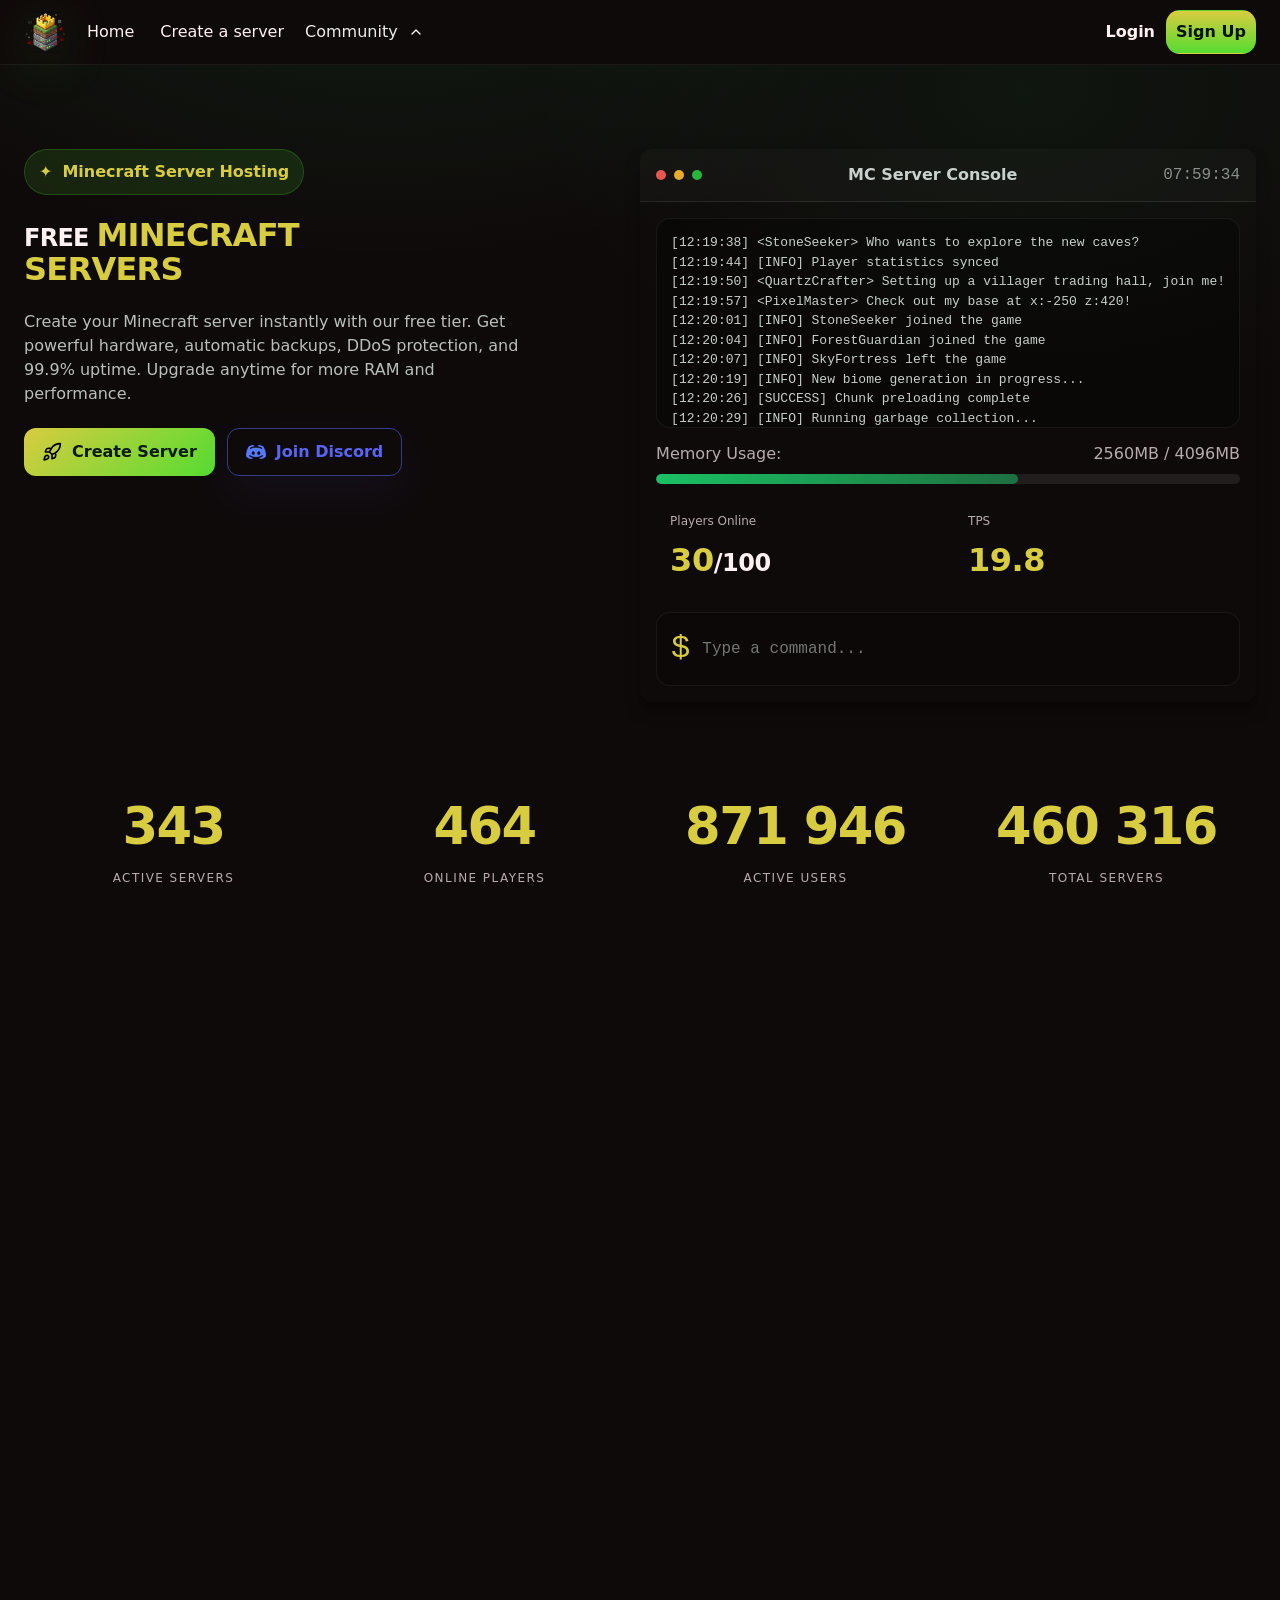
==== index.html @ 655f1f69 "fix" ====
<!doctype html>
<html lang="en">
<head>
  <meta charset="UTF-8" />
  <meta name="viewport" content="width=device-width,initial-scale=1.0" />
  <title>Free Minecraft Servers — Launch in 60 seconds</title>
  <meta name="description" content="Start a Minecraft server instantly with a free tier. Premium hardware, backups, DDoS protection, and 99.9% uptime." />

  <link rel="icon" href="assets/icons/favicon.ico" />
  <link rel="stylesheet" href="./css/reset.css" />
  <link rel="stylesheet" href="./css/variables.css" />
  <link rel="stylesheet" href="./css/global.css" />
  <link rel="stylesheet" href="./css/components.css" />
  <link rel="stylesheet" href="./css/home.css" />

  <script src="./js/main.js" defer></script>
  <script src="./js/pricing.js" defer></script>
  <script src="./js/slider.js" defer></script>
</head>

<body>
<header class="topbar" data-topbar>
  <nav class="container topbar__inner">

    <a class="brand" href="./" aria-label="Home">
      <img class="brand__logo" src="assets/icons/logo.svg" alt="Logo" />
    </a>

    <nav class="nav" data-nav aria-label="Main navigation">
      <a class="nav__link" href="./">Home</a>
      <a class="nav__link" href="pages/create-server.html">Create a server</a>

      <div class="nav__dropdown" data-dropdown>
          <button class="nav__toggle" type="button" data-dropdown-btn aria-expanded="false">
              Community
              <span class="nav__caret" aria-hidden="true">
        <img src="assets/icons/chevron-up.svg" alt="arrow">
              </span>
          </button>

        <div class="nav__menu" data-dropdown-menu>
          <a class="nav__item" href="#forums">
            <img class="nav__icon" src="assets/icons/message-square-more.svg" alt="" aria-hidden="true">
            Forums
          </a>

          <a class="nav__item" href="#members">
            <img class="nav__icon" src="assets/icons/users.svg" alt="" aria-hidden="true">
            Members
          </a>

          <a class="nav__item" href="#server-list">
            <img class="nav__icon" src="assets/icons/list.svg" alt="" aria-hidden="true">
            Server List
          </a>

          <a class="nav__item" href="#search">
            <img class="nav__icon" src="assets/icons/search.svg" alt="" aria-hidden="true">
            Search
          </a>
        </div>
      </div>

    <div class="topbar__actions">
      <a class="btn btn--ghost" href="../pages/login.html">Login</a>
      <a class="btn btn--primary topbar__signup" href="../pages/signup.html">Sign Up</a>
    </div>

  </nav>
  
    <button class="burger" type="button" aria-label="Open menu" aria-expanded="false" data-burger>
      <span></span><span></span><span></span>
    </button>
  </div>

</header>

<div class="mnav" data-mobile-menu aria-hidden="true">
  <div class="mnav__panel" role="dialog" aria-modal="true" aria-label="Menu">
    <div class="mnav__top">
      <a class="brand" href="./" aria-label="Home">
        <img class="brand__logo" src="assets/icons/logo.svg" alt="Logo" />
      </a>
      <button class="mnav__close" type="button" aria-label="Close menu" data-mobile-close>✕</button>
    </div>

    <nav class="mnav__links" aria-label="Mobile navigation">
      <a class="mnav__link is-active" href="./">Home</a>
      <a class="mnav__link" href="pages/create-server.html">Create a server</a>

      <div class="mnav__sectionTitle">COMMUNITY</div>

      <a class="mnav__link mnav__link--icon" href="#forums">
        <img class="mnav__icon" src="assets/icons/message-square-more.svg" alt="" aria-hidden="true">
        Forums
      </a>

      <a class="mnav__link mnav__link--icon" href="#members">
        <img class="mnav__icon" src="assets/icons/users.svg" alt="" aria-hidden="true">
        Members
      </a>

      <a class="mnav__link mnav__link--icon" href="#server-list">
        <img class="mnav__icon" src="assets/icons/list.svg" alt="" aria-hidden="true">
        Server List
      </a>

      <a class="mnav__link mnav__link--icon" href="#search">
        <img class="mnav__icon" src="assets/icons/search.svg" alt="" aria-hidden="true">
        Search
      </a>
    </nav>

    <div class="mnav__bottom">
      <a class="mnav__btn mnav__btn--ghost" href="./pages/login.html">Login</a>
      <a class="mnav__btn mnav__btn--primary" href="./pages/signup.html">Sign Up</a>
    </div>
  </div>
</div>

<main>
  <section class="hero">
    <div class="container hero__grid">
      <div class="hero__left">
        <div class="badge">
          <span class="badge__icon" aria-hidden="true">✦</span>
          <span>Minecraft Server Hosting</span>
        </div>

        <h1 class="hero__title">
          FREE <span class="accent">MINECRAFT<br> SERVERS</span>
        </h1>

        <p class="hero__desc">
          Create your Minecraft server instantly with our free tier. Get<br> powerful hardware, automatic backups,
          DDoS protection, and<br> 99.9% uptime. Upgrade anytime for more RAM and<br> performance.
        </p>

        <div class="hero__cta" id="create">
          <a class="btn btn--create btn--lg" href="#">
            <img class="btn__icon btn__icon--rocket" src="assets/icons/rocket.svg" alt="Create Server" aria-hidden="true">
            Create Server
          </a>
          <a class="btn btn--discord btn--lg" href="#" data-discord-link>
            <img class="btn__icon btn__icon--discord" src="assets/icons/discord.png" alt="discord" aria-hidden="true">
            Join Discord
          </a>
        </div>
      </div>

      <div class="hero__right">
        <section class="console card">
          <div class="console__top">
            <div class="traffic" aria-hidden="true">
              <span class="dot dot--r"></span>
              <span class="dot dot--y"></span>
              <span class="dot dot--g"></span>
            </div>
            <div class="console__title">MC Server Console</div>
            <div class="console__time" data-clock>12:20:29</div>
          </div>

          <div class="console__screen">
            <pre class="console__log" aria-label="Console log">
[12:19:38] &lt;StoneSeeker&gt; Who wants to explore the new caves?
[12:19:44] [INFO] Player statistics synced
[12:19:50] &lt;QuartzCrafter&gt; Setting up a villager trading hall, join me!
[12:19:57] &lt;PixelMaster&gt; Check out my base at x:-250 z:420!
[12:20:01] [INFO] StoneSeeker joined the game
[12:20:04] [INFO] ForestGuardian joined the game
[12:20:07] [INFO] SkyFortress left the game
[12:20:19] [INFO] New biome generation in progress...
[12:20:26] [SUCCESS] Chunk preloading complete
[12:20:29] [INFO] Running garbage collection...</pre>

            <div class="console__meter">
              <div class="console__meterRow">
                <span class="muted">Memory Usage:</span>
                <span class="muted">2560MB / 4096MB</span>
              </div>
              <div class="bar" role="progressbar" aria-valuenow="62" aria-valuemin="0" aria-valuemax="100">
                <span class="bar__fill" style="width:62%"></span>
              </div>
            </div>

            <div class="console__stats">
              <div class="mini card">
                <div class="mini__label muted">Players Online</div>
                <div class="mini__value"><span class="accent">30</span>/100</div>
              </div>
              <div class="mini card">
                <div class="mini__label muted">TPS</div>
                <div class="mini__value"><span class="accent">19.8</span></div>
              </div>
            </div>

            <div class="console__cmd">
              <span class="accent">$</span>
              <input class="console__input" type="text" placeholder="Type a command..." disabled />
            </div>
          </div>
        </section>
      </div>
    </div>
  </section>

  <section class="stats">
    <div class="container stats__grid">
      <div class="stat">
        <div class="stat__num accent">343</div>
        <div class="stat__label muted">ACTIVE SERVERS</div>
      </div>
      <div class="stat">
        <div class="stat__num accent">464</div>
        <div class="stat__label muted">ONLINE PLAYERS</div>
      </div>
      <div class="stat">
        <div class="stat__num accent">871 946</div>
        <div class="stat__label muted">ACTIVE USERS</div>
      </div>
      <div class="stat">
        <div class="stat__num accent">460 316</div>
        <div class="stat__label muted">TOTAL SERVERS</div>
      </div>
    </div>
  </section>

  <section class="section" id="features">
    <div class="container">
      <div class="section__head">
        <h2>Why Choose <span class="accent">Minecraft Servers</span>?</h2>
        <p class="muted">Premium hardware, instant setup, and an unbeatable free tier.</p>
      </div>

        <div class="grid grid--3">
        <article class="feature card">
            <img class="feature__icon" src="assets/icons/cpu.svg" alt="processor" aria-hidden="true">
            <h3>Premium Hardware & Free Tier</h3>
            <p class="muted">
            Start free with solid RAM and auto-start tech — upgrade later for NVMe and more power.
            </p>
        </article>

        <article class="feature card">
            <img class="feature__icon" src="assets/icons/cloud-lightning.svg" alt="lightning" aria-hidden="true">
            <h3>Instant Setup & One-Click Everything</h3>
            <p class="muted">
            Servers ready in under 60 seconds. Install plugins, modpacks, and switch versions with one click.
            </p>
        </article>

        <article class="feature card">
            <img class="feature__icon" src="assets/icons/shield-check.svg" alt="shield-check" aria-hidden="true">
            <h3>Security & 24/7 Support</h3>
            <p class="muted">
            DDoS protection, automated backups, and support around the clock (Discord).
            </p>
        </article>
        </div>

    </div>
  </section>

  <section class="section" id="pricing">
    <div class="container">
      <div class="section__head">
        <h2>Minecraft Server <span class="accent">Hosting Plans</span></h2>
        <p class="muted">Start with free or choose a premium plan. No hidden fees.</p>
      </div>

      <div class="billing" role="tablist" aria-label="Billing cycle">
        <button class="pill" type="button" data-billing="weekly" role="tab" aria-selected="false">
          Weekly <span class="muted">+25%</span>
        </button>
        <button class="pill" type="button" data-billing="monthly" role="tab" aria-selected="false">
          Monthly <span class="muted">$ / mo</span>
        </button>
        <button class="pill" type="button" data-billing="quarterly" role="tab" aria-selected="false">
          Quarterly <span class="muted">-12.5%</span>
        </button>
        <button class="pill is-active" type="button" data-billing="yearly" role="tab" aria-selected="true">
          Yearly <span class="muted">-25%</span>
        </button>
      </div>

      <div class="grid grid--3 pricing">
        <article class="plan card">
          <div class="plan__top">
            <div class="plan__name">Bat</div>
            <div class="plan__hint muted">Auto-Sleep When Idle</div>
          </div>

          <div class="plan__price">
            <div class="plan__value accent">Free</div>
          </div>

          <ul class="plan__list">
            <li><strong>4 GB</strong> <span class="muted">Standard RAM</span></li>
            <li><strong>10 GB</strong> <span class="muted">SSD Storage</span></li>
            <li><strong>8 Players</strong> <span class="muted">Recommended</span></li>
            <li><strong>Multi-Core</strong> <span class="muted">Processing Power</span></li>
          </ul>

          <a class="btn btn--primary w100" href="#">Create Server</a>
        </article>

        <article class="plan card card--glow" data-plan data-base-price="6">
          <div class="plan__top">
            <div class="plan__name">Wolf</div>
            <div class="plan__hint muted">24/7 Always Online</div>
          </div>

          <div class="plan__price">
            <div class="plan__value">
              <span class="accent">$</span><span class="accent" data-price>—</span>
              <span class="muted" data-price-suffix>/mo</span>
            </div>
          </div>

          <ul class="plan__list">
            <li><strong>8 GB</strong> <span class="muted">RAM</span></li>
            <li><strong>25 GB</strong> <span class="muted">SSD</span></li>
            <li><strong>Backups</strong> <span class="muted">Daily</span></li>
            <li><strong>DDoS</strong> <span class="muted">Protection</span></li>
          </ul>

          <a class="btn btn--primary w100" href="#">Create Server</a>
        </article>

        <article class="plan card" data-plan data-base-price="12">
          <div class="plan__top">
            <div class="plan__name">Dragon</div>
            <div class="plan__hint muted">24/7 Always Online</div>
          </div>

          <div class="plan__price">
            <div class="plan__value">
              <span class="accent">$</span><span class="accent" data-price>—</span>
              <span class="muted" data-price-suffix>/mo</span>
            </div>
          </div>

          <ul class="plan__list">
            <li><strong>16 GB</strong> <span class="muted">RAM</span></li>
            <li><strong>60 GB</strong> <span class="muted">SSD / NVMe</span></li>
            <li><strong>Priority</strong> <span class="muted">Support</span></li>
            <li><strong>Advanced</strong> <span class="muted">Options</span></li>
          </ul>

          <a class="btn btn--primary w100" href="#">Create Server</a>
        </article>
      </div>
    </div>
  </section>

  <section class="section" id="reviews">
    <div class="container">
      <div class="section__head">
        <h2>Minecraft Hosting <span class="accent">Reviews</span></h2>
        <p class="muted">Real feedback from players worldwide.</p>
      </div>

      <div class="review card">
        <button class="review__nav review__nav--l" type="button" aria-label="Previous review" data-review-prev>
            <img class="nav__icon" src="./assets/icons/chevron-up.svg"></button>

        <div class="review__body">
          <div class="review__stars" aria-hidden="true">★★★★★</div>
          <p class="review__text" data-review-text>
            One of the best hosting services I’ve used. The panel is simple, and the free tier is great for friends.
          </p>
          <div class="review__meta">
            <div class="review__name" data-review-name>Parth Sharma</div>
            <div class="review__country review__country--accent" data-review-country>India</div>
          </div>

            <div class="dots" aria-label="Review dots" data-review-dots>
                <span class="dots__active"></span>
                <span class="dot"></span>
                <span class="dot"></span>
                <span class="dot"></span>
                <span class="dot"></span>
            </div>
        </div>

        <button class="review__nav review__nav--r" type="button" aria-label="Next review" data-review-next>
            <img class="nav__icon" src="./assets/icons/chevron-up.svg"></button>
      </div>
    </div>
  </section>

  <section class="section" id="faq">
    <div class="container">
      <div class="section__head">
        <h2>Got Questions? <span class="accent">We’ve Got Answers</span></h2>
        <p class="muted">Can’t find what you’re looking for? Contact support below.</p>
      </div>

      <div class="faq">
        <details class="faq__item card">
            <summary class="faq__a">
            How quickly can I get my server running?
            <span class="faq__caret" aria-hidden="true">
                <img src="assets/icons/chevron-up.svg" alt="">
            </span>
            </summary>
            <p class="faq__text muted">Usually under 60 seconds after setup. (We’ll tune the real number later.)</p>
        </details>

        <details class="faq__item card">
            <summary class="faq__a">
            Can I upgrade or downgrade my plan later?
            <span class="faq__caret" aria-hidden="true">
                <img src="assets/icons/chevron-up.svg" alt="">
            </span>
            </summary>
            <p class="faq__text muted">Yes — upgrade anytime. Downgrade when you don’t need extra resources.</p>
        </details>

        <details class="faq__item card">
            <summary class="faq__a">
            Is DDoS protection included?
            <span class="faq__caret" aria-hidden="true">
                <img src="assets/icons/chevron-up.svg" alt="">
            </span>
            </summary>
            <p class="faq__text muted">Yes, protection is included for all plans.</p>
        </details>

        <details class="faq__item card">
            <summary class="faq__a">
            Can I install mods and plugins?
            <span class="faq__caret" aria-hidden="true">
                <img src="assets/icons/chevron-up.svg" alt="">
            </span>
            </summary>
            <p class="faq__text muted">Yes — we support popular server types.</p>
        </details>

        <details class="faq__item card">
            <summary class="faq__a">
            What payment methods do you accept?
            <span class="faq__caret" aria-hidden="true">
                <img src="assets/icons/chevron-up.svg" alt="">
            </span>
            </summary>
            <p class="faq__text muted">We’ll add Stripe/PayPal info later. For now this is placeholder copy.</p>
        </details>
        </div>

      <div class="faq__support">
        <div class="muted">Still have questions?</div>
        <a class="link" href="#" data-discord-link>Contact our support team →</a>
      </div>
    </div>
  </section>

  <section class="cta">
    <div class="container cta__inner card">
      <h2>Ready to Start Your <span class="accent">Minecraft Server</span>?</h2>
      <p class="muted">
        Join thousands of satisfied customers and start free or go premium.
      </p>
      <div class="cta__buttons">
          <a class="btn btn--create btn--lg" href="#">
            <img class="btn__icon btn__icon--rocket" src="./assets/icons/rocket.svg" alt="Create Server" aria-hidden="true">
            Create Server
          </a>
          <a class="btn btn--discord btn--lg" href="#" data-discord-link>
            <img class="btn__icon btn__icon--discord" src="assets/icons/discord.png" alt="discord" aria-hidden="true">
            <span>Join Discord</span>
          </a>
      </div>
    </div>
  </section>
</main>

<footer class="footer">
  <div class="container footer__grid">
    <div class="footer__brand">
      <div class="footer__logoRow">
      <img class="brand__logo" src="assets/icons/logo.svg" alt="Logo" />
        <span class="footer__brandName">MCServerHost</span>
      </div>

      <p class="footer__desc">
        Premium Minecraft server hosting with exceptional performance, reliability, and 24/7 support.
      </p>

      <div class="footer__social">
        <a class="footer__icon" href="#" aria-label="Twitter">
          <img class="btn__icon" src="assets/icons/tiktok.png" alt="tiktok" aria-hidden="true">
        </a>
        <a class="footer__icon" href="#" aria-label="Twitter">
          <img class="btn__icon" src="assets/icons/twitter.png" alt="twitter" aria-hidden="true">
        </a>
        <a class="footer__icon" href="#" aria-label="Discord">
          <img class="btn__icon" src="assets/icons/discord.png" alt="discord" aria-hidden="true">
        </a>
      </div>
    </div>

    <div class="footer__col">
      <div class="footer__title">Services</div>
      <a class="footer__link" href="#">Minecraft Hosting</a>
      <a class="footer__link" href="#">Free Minecraft Hosting</a>
      <a class="footer__link" href="#">Account Area</a>
      <a class="footer__link" href="#">Server Dashboard</a>
    </div>

    <div class="footer__col">
      <div class="footer__title">header</div>
      <a class="footer__link" href="#">Community Forums</a>
      <a class="footer__link" href="#">Minecraft Server List</a>
      <a class="footer__link" href="#">Member List</a>
    </div>

    <div class="footer__col">
      <div class="footer__title">Resources</div>
      <a class="footer__link" href="#">Careers</a>
      <a class="footer__link" href="#">Downloads</a>
      <a class="footer__link" href="#">Service Status</a>
      <a class="footer__link" href="#">Terms of Service</a>
      <a class="footer__link" href="#">Privacy Policy</a>
    </div>
  </div>

  <div class="container footer__bottom">
    <div class="footer__line"></div>
    <div class="footer__copy">© 2026 MCServerHost. All rights reserved.</div>
  </div>
</footer>

<div id="login" hidden></div>
<div id="signup" hidden></div>
</body>
</html>
---- css/variables.css ----
:root{
  --bg:#0f0a0a;
  --bg2:#140c0c;
  --card:rgba(255,255,255,.035);
  --stroke:rgba(255,255,255,.09);

  --text:#fff1f2;
  --muted:rgba(255,241,242,.70);

  --accent:#d8cc40;
  --accent2:#56dc31;
  --radius:12px;
  --shadow: 0 10px 15px -3px rgba(0, 0, 0, 0.5);
}
---- css/global.css ----
html, body{
  overflow-x: hidden;
}

body{
  background: radial-gradient(1200px 700px at 30% -10%, rgba(25,211,107,.10), transparent 50%),
              radial-gradient(900px 600px at 80% 10%, rgba(25,211,107,.06), transparent 55%),
              var(--bg);
  color: var(--text);
  font-family: ui-sans-serif, system-ui, -apple-system, Segoe UI, Roboto, Arial, "Inter", sans-serif;
  line-height: 1.5;
}

a,
a:visited,
a:hover,
a:active,
a:focus,
a:focus-visible {
  text-decoration: none !important;
}

.container{
  max-width: 80rem;
  margin: 0 auto;
  padding: 0 1rem;
}

@media (min-width: 640px){
  .container{ padding: 0 1.5rem; }
}


.accent{ 
  color: var(--accent);
  font-size: 32px;
}

.muted{ 
  color: var(--muted);
  font-size: 16px; 
}

.section{ padding: 72px 0; }
.section__head{ max-width: 900px; margin: 0 auto 28px; text-align: center; }
.section__head h2{ margin: 10px 0 10px; font-size: clamp(28px, 4vw, 46px); letter-spacing: -0.02em; }
.section__head p{ margin: 0; font-size: 16px; }

.grid{ display:grid; gap:18px; }
.grid--3{ grid-template-columns: repeat(3, minmax(0, 1fr)); }
@media (max-width: 980px){
  .grid--3{ grid-template-columns: 1fr; }
}

.w100{ width:100%; display:inline-flex; justify-content:center; }
.link{ color: var(--accent); text-decoration: none; }
.link:hover{ text-decoration: underline; }
---- css/components.css ----
.card{
  border-radius: var(--radius);
  box-shadow: var(--shadow);
}

.btn{
  display: inline-flex;
  align-items: center;
  justify-content: center;
  height: 42px;
  gap: 10px;
  text-decoration: none;
  border-radius: 12px;
  border: 1px solid transparent;
  font-weight: 600;
  line-height: 1;
}

.btn:active{ transform: translateY(1px); }

.btn--lg{
  padding: 14px 18px;
  font-size: 16px;
  min-height: 48px;
}

.btn--primary{
  background: linear-gradient(180deg, var(--accent), var(--accent2));
  color:#04140b;
}

.btn--primary:hover{ filter: brightness(1.03); }

.btn--ghost{
  color: var(--text);
}

.btn--ghost:hover{
  background: rgba(255,255,255,.05);
}

.btn--outline{
  background: rgba(10,14,12,.35);
  border-color: rgba(86,220,49,.35);
  color: var(--text);
}
.btn--outline:hover{ border-color: rgba(86,220,49,.60); }

.btn__icon{
  width: 20px;
  height: 20px;
  flex: 0 0 20px;
  object-fit: contain;
  display: block;
}

.btn--create{
  background: linear-gradient(135deg, var(--accent), var(--accent2));
  color: #0b1b10;
  border: none;
}

.btn--create:hover{
  filter: brightness(0.95);
}

.btn__icon--rocket{
  filter: brightness(0) saturate(100%); /* робить “чорний” */
}

.btn__icon--discord{
  filter: brightness(0) saturate(100%)
          invert(46%) sepia(64%) saturate(4000%)
          hue-rotate(214deg) brightness(103%) contrast(101%);
}

.btn--discord{
  background: transparent;
  border: 1px solid rgba(88, 101, 242, .55);
  color: rgba(233,242,238,.92);
  box-shadow: 0 18px 45px rgba(88, 101, 242, .08);
}

.btn--discord:hover{
  background: rgba(88, 101, 242, .10);
  border-color: rgba(88, 101, 242, .80);
}

.btn--discord.btn--outline{
  background: transparent !important;
}

.btn--discord.is-solid{
  background: #5865F2;
  border-color: rgba(255,255,255,.12);
  color: #fff;
  box-shadow: 0 22px 60px rgba(88, 101, 242, .22);
}

.btn--discord.is-solid:hover{
  filter: brightness(1.03);
}

.btn.btn--discord{
  color: #5865F2 !important;
  background: transparent !important;
  border-color: rgba(88, 101, 242, .55) !important;
}

.btn.btn--discord:hover{
  color: #7B86FF !important;
  background: rgba(88, 101, 242, .10) !important;
  border-color: rgba(88, 101, 242, .85) !important;
}

.topbar__signup{
  min-width: 90px;
  height: 44px;
  border-radius: 14px;
  background: linear-gradient(180deg, var(--accent), var(--accent2));
}



.badge{
  display:inline-flex; align-items:center; gap:10px;
  padding: 10px 14px;
  border-radius: 999px;
  background: rgba(86,220,49,.12);
  border: 1px solid rgba(86,220,49,.22);
  color: var(--accent);
  font-weight: 800;
}
.badge--soft{
  background: rgba(255,255,255,.03);
  border-color: var(--stroke);
  color: var(--text);
}
.badge__icon{ color: var(--accent); }

.pixel {
  clip-path: polygon(
    0 10px, 10px 10px, 10px 0,
    calc(100% - 10px) 0, calc(100% - 10px) 10px,
    100% 10px, 100% calc(100% - 10px),
    calc(100% - 10px) calc(100% - 10px),
    calc(100% - 10px) 100%,
    10px 100%, 10px calc(100% - 10px),
    0 calc(100% - 10px)
  );
}

/* TOPBAR / NAV */
.topbar{
  position: sticky;
  top: 0;
  z-index: 50;
  background: var(--bg);                 /* ✅ суцільний темний */
  border-bottom: 1px solid rgba(255,255,255,.06);
  backdrop-filter: none;                /* ✅ без розмиття */
}


.topbar__inner{
  height: 64px;
  display:flex;
  align-items:center;
  gap: 16px;
  justify-content: space-between;
}

/* logo */
.brand{
  display:flex;
  align-items:center;
  text-decoration:none;
  flex: 0 0 auto;
}
.brand__logo{
  width: 42px;
  height: 42px;
  display:block;
  border-radius: 10px;
  filter: drop-shadow(0 10px 25px rgba(86,220,49,.18));
}
.brand__text{ font-weight: 900; letter-spacing: .2px; }

.brand--sm .brand__logo{
  width: 28px;
  height: 28px;
  border-radius: 9px;
}

/* nav */
.nav{
  display:flex;
  align-items:center;
  gap: 16px;
  flex: 1;
}

.nav__link{
  text-decoration:none;
  color: var(--text);
  padding: 10px 4px;
  border-radius: 14px;
  border: 1px solid transparent;
  transition: background .12s ease, border-color .12s ease, color .12s ease;
}

.nav__link:hover{
  color: var(--text);
  background: rgba(255,255,255,.04);
  border-color: rgba(255,255,255,.06);
}

.nav__link.is-active{
  color: var(--text);
}

.nav__dropdown{ position: relative; }
.nav__dropbtn{
  cursor: pointer;
  border: 1px solid transparent;
  background: transparent;
}
.nav__chev{ margin-left: 6px; opacity: .8; }

.nav__menu{
  position: absolute;
  top: calc(100% + 10px);
  left: 0;
  min-width: 220px;
  padding: 10px;
  border-radius: 16px;
  background: rgb(16 16 16 / 96%);
  border: 1px solid rgba(255,255,255,.08);
  box-shadow: var(--shadow);
  display: none;
}

.nav__menu a{
  display:block;
  padding: 10px 12px;
  border-radius: 12px;
  text-decoration:none;
  color: var(--muted);
  font-weight: 800;
}
.nav__menu a:hover{
  background: rgba(255,255,255,.05);
  color: var(--text);
}

.nav__item{
  display:flex;
  align-items:center;
  gap:12px;

  padding: 12px 14px;
  border-radius: 12px;

  color: rgba(255,255,255,.92);
  font-weight: 700;
  font-size: 16px;
  text-decoration: none;
}

.nav__item:hover{
  background: rgba(255,255,255,.06);
}

.nav__icon{
  width: 18px;
  height: 18px;
  filter: invert(1);
  opacity: 0.92;
}

.nav__toggle{
  background: transparent !important;
  border: 0;
  color: rgba(255,255,255,.92) !important;
  font: inherit;
  cursor: pointer;

  display: inline-flex;
  align-items: center;
  gap: 10px;

  padding: 10px 0;
  border-radius: 0;
}
/* Базовое состояние иконки в навигации */
.nav__toggle img {
    width: 16px;
    height: 16px;
    filter: invert(1); /* Если иконка темная */
    transition: transform 0.3s ease-in-out; /* Плавность движения */
    transform: rotate(0deg); /* Начальное положение (вниз) */
    display: block;
}

/* Поворот при активном меню */
.nav__toggle.active img {
    transform: rotate(180deg); /* Переворот вверх */
}
/* Базовое состояние иконки в FAQ */
.faq__icon {
    width: 16px;
    height: 16px;
    transition: transform 0.3s cubic-bezier(0.4, 0, 0.2, 1);
    transform: rotate(180deg); /* Закрыто - смотрит вниз */
    opacity: 0.7;
}

/* Поворот при открытии карточки */
details[open] .faq__icon {
    transform: rotate(0deg); /* Открыто - смотрит вверх */
    opacity: 1;
}

/* Убираем стандартный треугольник браузера */
.faq__item summary::-webkit-details-marker,
.faq__item summary::marker {
    display: none !important;
    content: "" !important;
}
details[open] .faq__a.muted {
    animation: faq-appear 0.3s ease-out;
}

@keyframes faq-appear {
    from {
        opacity: 0;
        transform: translateY(-8px);
    }
    to {
        opacity: 1;
        transform: translateY(0);
    }
}

.nav__toggle:hover{
  background: transparent !important;
}

.nav__menu .nav__item{
  display: flex !important;
  align-items: center;
  gap: 12px;
  padding: 12px 14px;
  font-weight: 200 !important;
  color: rgba(255,255,255,.92);
}

.is-disabled{ opacity:.55; pointer-events:none; }

.topbar__actions{
  display:flex;
  align-items:center;
  gap: 10px;
  margin-left: auto;
}

.nav__actions{
  display:none;
  gap: 10px;
  margin-top: 8px;
}

.burger{
  width: 44px;
  height: 44px;
  border-radius: 12px;
  border: 1px solid rgba(255,255,255,.12);
  background: rgba(255,255,255,.04);
  display: flex;
  flex-direction: column;
  justify-content: center;
  align-items: center;
  gap: 5px;
  padding: 10px;
  cursor: pointer;
}

.burger span{
  display: block;
  width: 20px;
  height: 4px;
  background: rgba(255,255,255,.92);
  border-radius: 999px;
}



/* MOBILE MENU */
.mnav{
  position: fixed;
  inset: 0;
  background: rgba(0,0,0,.55);
  opacity: 0;
  pointer-events: none;
  transition: opacity .18s ease;
  z-index: 9999;
}

.mnav__panel{
  position: absolute;
  inset: 0;
  background: rgba(10,10,10,.92);
  border-left: 1px solid rgba(255,255,255,.08);
  backdrop-filter: blur(10px);
  transform: translateX(16px);
  opacity: 0;
  transition: transform .18s ease, opacity .18s ease;

  display: flex;
  flex-direction: column;
  padding: 16px;
}

.mnav.is-open{
  opacity: 1;
  pointer-events: auto;
}

.mnav.is-open .mnav__panel{
  transform: translateX(0);
  opacity: 1;
}

.mnav__top{
  display:flex;
  align-items:center;
  justify-content:space-between;
  gap: 12px;
}

.mnav__close{
  background: transparent;
  border: 0;
  color: rgba(255,255,255,.85);
  font-size: 22px;
  cursor: pointer;
}

.mnav__links{
  margin-top: 14px;
  display:flex;
  flex-direction:column;
  gap: 6px;
}

.mnav__link{
  display:block;
  padding: 14px 14px;
  border-radius: 14px;
  color: rgba(255,255,255,.92);
  text-decoration: none;
  font-weight: 400;
}

.mnav__sectionTitle{
  margin: 14px 10px 6px;
  font-size: 14px;
  letter-spacing: .14em;
  opacity: .55;
}

.mnav__link--icon{
  display:flex;
  align-items:center;
  gap: 12px;
  font-weight: 200;
}

.mnav__icon{
  display: block;
  flex: 0 0 18px;
  width: 18px;
  height: 18px;
  opacity: .85;
  filter: brightness(0) invert(1);
}

.mnav__bottom{
  margin-top: auto;
  padding-top: 14px;
  display:flex;
  flex-direction:column;
  gap: 10px;
}

.mnav__btn{
  display:flex;
  justify-content:center;
  align-items:center;
  height: 52px;
  border-radius: 14px;
  text-decoration:none;
  font-weight: 600;
}

.mnav__btn--ghost{
  background: transparent;
  border: 1px solid rgba(255,255,255,.12);
  color: rgba(255,255,255,.92);
}

.mnav__btn--primary{
  background: var(--accent2);
  color: #07120a;
  border: 1px solid rgba(0,0,0,.25);
}

@media (max-width: 900px){
  .nav{ display: none !important; }
  .topbar__actions{ display: none !important; }
  .burger{ display: inline-flex !important; }
}

@media (min-width: 901px){
  .mnav{ display: none !important; }
}


@media (max-width: 900px){
  .burger{
    display:block;
  }
  .topbar__actions{
    display:none;
  }

  .nav{
    position: fixed;
    inset: 76px 16px auto 16px;
    padding: 14px;
    border-radius: 18px;
    background: rgb(16 16 16 / 96%);
    border: 1px solid rgba(255,255,255,.08);
    box-shadow: var(--shadow);
    display:none;
    flex-direction: column;
    align-items: stretch;
    gap: 10px;
    flex: 0;
  }
  .nav.is-open{ display:flex; }

  .nav__actions{
    display:flex;
    flex-direction: column;
  }

  .nav__dropdown{
    width: 100%;
  }

  .nav__toggle{
    width: 100%;
    justify-content: space-between;
    padding: 14px 0;
  }

  .nav__menu{
    position: static;
    top: auto;
    left: auto;

    min-width: 0;
    width: 100%;

    margin-top: 10px;
    display: none;
    padding: 14px;
    border-radius: 16px;
  }

  .nav__dropdown.is-open .nav__menu{
    display: block;
  }

  .nav__menu::before{
    content: "COMMUNITY";
    display: block;
    margin-bottom: 12px;
    letter-spacing: .12em;
    font-size: 12px;
    opacity: .55;
  }

  .nav__item{
    width: 100%;
    padding: 12px 10px;
    border-radius: 12px;
    font-weight: 200;
  }

}
.review.card {
    display: flex !important;
    flex-direction: row !important;
    flex-wrap: nowrap !important;
}

.review.card {
    display: flex !important;
    flex-direction: row !important;
    align-items: center !important;
    justify-content: space-between !important;
    gap: 20px !important;
}


.review__body {
    flex: 1 !important;
}


.review__nav {
    flex-shrink: 0 !important;
    width: 44px !important;
    height: 44px !important;
    display: flex !important;
    align-items: center;
    justify-content: center;
}


.review__nav .nav__icon {
    width: 18px !important;
    filter: invert(1) !important;
}

[data-review-prev] .nav__icon { transform: rotate(-90deg) !important; }
[data-review-next] .nav__icon { transform: rotate(90deg) !important; }

.dots {
    display: flex;
    justify-content: center;
    align-items: center;
    gap: 12px;
    margin-top: 30px;
}

/* Обычная точка */
.dot {
    width: 8px;
    height: 8px;
    background: rgba(255, 255, 255, 0.15);
    border-radius: 50%;
    cursor: pointer;
    transition: background 0.3s ease;
}

/* Активная точка (зеленая) */
.dot.is-active {
    background: #56dc31; /* Твой зеленый */
    box-shadow: 0 0 8px rgba(86, 220, 49, 0.4); /* Легкое свечение */
}
/* Убираем стандартную стрелочку details */
details summary::-webkit-details-marker {
    display: none;
}
details summary {
    list-style: none;
    display: flex;
    justify-content: space-between;
    align-items: center;
    cursor: pointer;
    outline: none;
    user-select: none;
}

/* Стили карточки FAQ (настройка отступов) */
.faq__item {
    margin-bottom: 12px;
    overflow: hidden;
    transition: all 0.3s ease;
}

.faq__icon {
    width: 16px;
    height: 16px;
    transition: transform 0.3s ease;
    transform: rotate(180deg);
}

/* Когда карточка открыта, возвращаем в 0 градусов */
details[open] .faq__icon {
    transform: rotate(0deg);
}

@keyframes faq-slide {
    from {
        opacity: 0;
        transform: translateY(-10px);
    }
    to {
        opacity: 1;
        transform: translateY(0);
    }
}

.faq__a.muted {
    margin-top: 10px;
    line-height: 1.5;
}

.faq {
    display: flex;
    flex-direction: column;
    gap: 10px;
}

.faq__item.card {
    padding: 15px;
    border-radius: px;
}

.faq__a {
    cursor: pointer;
    font-weight: 500;
}

.faq__a.muted {
    margin-top: 10px;
    font-weight: 400;
    opacity: 0.7;
}

details summary {
    display: list-item;
    padding-left: 5px;
}
---- css/home.css ----
/* Hero */
.hero{ 
  padding: 84px 0 44px; 
}


.hero__grid{
  display:grid;
  grid-template-columns: 1.05fr .95fr;
  gap: 22px;
  align-items: start;
}
@media (max-width: 1024px){
  .hero__grid{ grid-template-columns: 1fr; }
}

.hero__title{
  margin: 24px 0 24px;
  line-height: 1.05;
  letter-spacing: -0.03em;
  font-weight: 700;
}
.hero__desc{ 
  margin: 14px 0 18px;
  max-width: 640px; 
  font-size: 16px; 
  color: rgba(233,242,238,.78); }

.hero__cta{ 
  display:flex;
  gap: 12px;
  flex-wrap: wrap;
  margin-top: 22px; 
}

.hero__t1, .hero__t2, .hero__t3{
  display: block;
}

.hero__t2, .hero__t3{
  color: var(--accent);
}

.trust{
  margin-top: 18px;
  display:flex; align-items:center; justify-content:space-between;
  padding: 16px 18px;
  border-radius: 18px;
  background: rgba(255,255,255,.03);
  border:1px solid var(--stroke);
}
.trust__left{ display:flex; gap: 14px; align-items:center; }
.trust__stars{ color: rgba(25,211,107,.9); letter-spacing: 2px; }
.trust__link{ text-decoration:none; color: rgba(233,242,238,.70); font-size: 20px; }
.trust__link:hover{ color:#fff; }

/* Console */
.console{ overflow:hidden; }
.console__top{
  display:flex; align-items:center; justify-content:space-between;
  padding: 14px 16px;
  border-bottom: 1px solid var(--stroke);
  background: rgba(255,255,255,.02);
}
.traffic{ display:flex; gap:8px; }
.dot{ width:10px; height:10px; border-radius:99px; display:inline-block; opacity:.9; }
.dot--r{ background:#ff5f56; }
.dot--y{ background:#ffbd2e; }
.dot--g{ background:#27c93f; }
.console__title{ font-weight:800; color: rgba(233,242,238,.85); }
.console__time{ color: rgba(233,242,238,.55); font-family: ui-monospace, SFMono-Regular, Menlo, Consolas, monospace; }

.console__screen{ padding: 16px; }
.console__log{
  margin:0;
  height: 210px;
  overflow:auto;
  padding: 14px;
  border-radius: 14px;
  background: rgba(0,0,0,.28);
  border: 1px solid rgba(255,255,255,.06);
  font-family: ui-monospace, SFMono-Regular, Menlo, Consolas, monospace;
  font-size: 13px;
  color: rgba(233,242,238,.85);
}

.console__meter{ margin-top: 14px; }
.console__meterRow{ display:flex; justify-content:space-between; margin-bottom: 8px; font-size: 13px; }
.bar{
  height: 10px; border-radius: 99px;
  background: rgba(255,255,255,.08);
  overflow:hidden;
}
.bar__fill{
  display:block; height:100%;
  background: linear-gradient(90deg, rgba(25,211,107,.9), rgba(25,211,107,.45));
  border-radius: 99px;
}

.console__stats{ display:grid; grid-template-columns: 1fr 1fr; gap: 12px; margin-top: 14px; }
.mini{ padding: 14px; box-shadow: none; }
.mini__label{ font-size: 12px; }
.mini__value{ font-size: 24px; font-weight: 900; letter-spacing: -0.02em; margin-top: 6px; }

.console__cmd{
  margin-top: 14px;
  display:flex; align-items:center; gap:10px;
  padding: 12px 14px;
  border-radius: 14px;
  border: 1px solid rgba(255,255,255,.06);
  background: rgba(0,0,0,.18);
  font-family: ui-monospace, SFMono-Regular, Menlo, Consolas, monospace;
}
.console__input{
  width:100%;
  background: transparent;
  border: none;
  outline: none;
  color: rgba(233,242,238,.8);
}

/* Stats */
.stats{ padding: 24px 0 10px; }
.stats__grid{
  display:grid;
  grid-template-columns: repeat(4, minmax(0, 1fr));
  gap: 12px;
  text-align: center;
}
@media (max-width: 980px){
  .stats__grid{ grid-template-columns: 1fr 1fr; }
}
.stat{ padding: 18px 12px; }
.stat__num{ font-size: clamp(28px, 4vw, 52px); font-weight: 900; letter-spacing: -0.03em; }
.stat__label{ font-size: 12px; letter-spacing: .12em; margin-top: 4px; }

/* Feature cards */
.feature{ padding: 22px; box-shadow: none; background: rgba(156, 16, 16, 0.03); }

.feature__icon{
  display:block;
  width:44px;
  height:44px;
  padding:10px;
  border-radius:12px;
  background: var(--accent2);
  border: 1px solid var(--accent);
  box-shadow: 0 14px 40px rgba(86,220,49,.10);
}

.feature h3{
  margin: 0 0 8px; 
}

.feature p{
  margin: 0; 
}

/* Billing */
.billing{
  display:flex; justify-content:center; gap: 10px;
  padding: 10px;
  border-radius: 18px;
  background: rgba(255,255,255,.03);
  border: 1px solid var(--stroke);
  width: min(720px, 100%);
  margin: 0 auto 18px;
}
.pill{
  flex:1;
  padding: 12px 12px;
  border-radius: 16px;
  border: 1px solid transparent;
  background: transparent;
  color: rgba(233,242,238,.82);
  font-weight: 600;
}
.pill.is-active{
  background: rgba(25,211,107,.18);
  border-color: rgba(25,211,107,.28);
  color: var(--accent);
}

/* Plans */
.pricing{ margin-top: 10px; }
.plan{ padding: 22px; box-shadow: none; background: rgba(255,255,255,.03); }

.plan__top{
  display:flex;
  flex-direction: column;
  align-items: flex-start;
  gap: 6px;
}


.plan__name{ font-weight: 900; font-size: 22px; }
.plan__price{ margin: 18px 0 14px; }
.plan__value{ 
  font-weight: 700;
  letter-spacing: -0.03em;
}
.plan__list{ list-style:none; padding:0; margin: 0 0 16px; display:grid; gap: 10px; }
.plan__list li{
  display:flex; gap:10px; align-items:baseline;
  padding: 10px 12px;
  border-radius: 14px;
  background: rgba(0,0,0,.18);
  border: 1px solid rgba(255,255,255,.05);
}
.card--glow{
  border-color: rgba(25,211,107,.25);
  box-shadow: 0 30px 80px rgba(25,211,107,.08), var(--shadow);
}

/* Reviews */
.review{
  position: relative;
  padding: 26px 22px;
  display:grid;
  grid-template-columns: 56px 1fr 56px;
  gap: 12px;
  align-items:center;
}

.review__country--accent{
  color: var(--accent);
  font-size: 14px;
  font-weight: 700;
  opacity: .9;
}

@media (max-width: 396px){
  .billing{
    display: grid;
    grid-template-columns: 1fr;
    gap: 8px;
    width: 100%;
    padding: 10px;
  }

  .pill{
    width: 100%;
    padding: 10px 8px;
    border-radius: 14px;
    font-size: 14px;
  }
}

@media (max-width: 600px){
  .hero__right{
    width: 100%;
    max-width: 100%;
  }

  .console{
    width: 100%;
    max-width: 100%;
  }

  .console__log{
    max-width: 100%;
    white-space: pre-wrap;
    word-break: break-word;
  }
}

@media (max-width: 980px){
  .review{
     grid-template-columns: 44px 1fr 44px;
   }
}
.review__nav{
  width: 48px; height: 48px;
  border-radius: 999px;
  border: 1px solid var(--stroke);
  background: rgba(255,255,255,.03);
  color: rgba(233,242,238,.85);
  font-size: 26px;
}
.review__nav:hover{ background: rgba(255,255,255,.06); }
.review__stars{ color: rgba(25,211,107,.9); letter-spacing: 2px; }
.review__text{ margin: 12px 0 18px; color: rgba(233,242,238,.85); font-size: 16px; }

.review__meta{
  display: flex;
  flex-direction: column;
  align-items: flex-start;
  gap: 6px;
  border-top: 1px solid rgba(255,255,255,.07);
  padding-top: 14px;
}

.dots{ display:flex; gap: 8px; justify-content:center; margin-top: 14px; }
.dot2{
  width: 10px; height: 10px; border-radius: 99px;
  background: rgba(255,255,255,.18);
  border: 1px solid rgba(255,255,255,.08);
}
.dot2.is-active{ width: 26px; background: rgba(25,211,107,.55); border-color: rgba(25,211,107,.35); }

/* FAQ */
.faq{ display:grid; gap:12px; margin-top:18px; }

.faq__item{
  border: 1px solid rgba(255,255,255,.08);
  border-radius: 16px;
  background: rgba(0,0,0,.35);
  overflow: hidden;
}

.faq__item > summary{
  cursor: pointer;
  list-style: none;
  padding: 18px;
  display: flex;
  align-items: center;
  justify-content: space-between;
  gap: 14px;
  font-size: 18px;
  color: rgba(255,255,255,.92);
  transition: background .15s ease;
}

.faq__caret{
  flex: 0 0 auto;
  display: inline-flex;
  align-items: center;
}

.faq__caret img{
  width: 18px;
  height: 18px;
  display: block;
  opacity: .85;
  filter: brightness(0) invert(1);
  transition: transform .2s ease, opacity .2s ease;
}

.faq__item[open] .faq__caret img{
  transform: rotate(180deg);
  opacity: 1;
}

.faq__item > summary::-webkit-details-marker{ display:none; }
.faq__item > summary::marker{ content:""; }

.faq__item > p{
  margin: 0;
  padding: 0 18px 18px;
  font-size: 16px;
  line-height: 1.5;
}

.faq__support{ text-align:center; margin-top:18px; }

@media (min-width: 901px){
  .burger{ display: none !important; }
}

@media (max-width: 900px){
  .burger{ display: flex !important; }
}

/* CTA */
.cta{ padding: 40px 0 70px; }
.cta__inner{
  padding: 34px 22px;
  text-align:center;
  box-shadow: none;
}
.cta__inner h2{ margin: 0 0 10px; font-size: clamp(26px, 4vw, 44px); }
.cta__inner p{ margin: 0 0 16px; }
.cta__buttons{ display:flex; justify-content:center; gap: 12px; flex-wrap: wrap; }

/* FOOTER */
.footer{
  padding: 60px 0 30px;
  border-top: 1px solid rgba(255,255,255,.06);
  background: rgba(0,0,0,.12);
}

.footer__grid{
  display: grid;
  grid-template-columns: 1.3fr 1fr 1fr 1fr;
  gap: 40px;
  align-items: start;
}

.footer__logoRow{
  display: flex;
  align-items: center;
  gap: 12px;
  margin-bottom: 14px;
}

.footer__logo{
  width: 34px;
  height: 34px;
}

.footer__brandName{
  font-size: 20px;
  font-weight: 750;
  letter-spacing: -0.02em;
}

.footer__desc{
  margin: 0 0 16px;
  color: rgba(233,242,238,.78);
  max-width: 320px;
}

.footer__social{
  display: flex;
  gap: 14px;
  align-items: center;
}

.footer__icon{
  width: 40px;
  height: 40px;
  display: grid;
  place-items: center;
  text-decoration: none;
  color: rgba(233,242,238,.9);
}

.footer__title{
  font-weight: 700;
  margin-bottom: 14px;
  font-size: 18px;
}

.footer__link{
  display: block;
  text-decoration: none;
  margin: 10px 0;
  color: rgba(233,242,238,.78);
  font-weight: 200;
}
.footer__link:hover{
  color: #fff;
  text-decoration: underline;
  text-decoration-color: rgba(255,255,255,.25);
}

.footer__bottom{
  margin-top: 40px;
}

.footer__line{
  height: 1px;
  background: rgba(255,255,255,.08);
  margin-bottom: 18px;
}

.footer__copy{
  text-align: center;
  color: rgba(233,242,238,.65);
  font-size: 14px;
}

.footer a,
.footer a:hover,
.footer a:focus,
.footer a:focus-visible{
  text-decoration: none;
}

.footer_link:hover{
  color: var(--text);
}

@media (max-width: 980px){
  .footer__grid{
    display: grid;
    grid-template-columns: 1fr;
    gap: 28px;
  }

  .footer__brand{
    max-width: 520px;
  }
}



@media (max-width: 900px){
  .hero__left{
    text-align: center;
    margin: 0 auto;
  }

  .badge{
    margin: 0 auto;
  }

  .trust{
    margin-left: auto;
    margin-right: auto;
  }

  .hero__cta{
    justify-content: center;
  }

  .hero__desc{
    margin-left: auto;
    margin-right: auto;
  }

  .hero__right{
    margin: 0 auto;
  }
}


@media (max-width: 980px){
  .footer__inner{ flex-direction: column; }
}

@media (max-width: 1024px){
  .hero__left{
    text-align: center;
    margin: 0 auto;
  }

  .badge{ margin: 0 auto; }
  .trust{ margin-left: auto; margin-right: auto; }
  .hero__cta{ justify-content: center; }
  .hero__desc{ margin-left: auto; margin-right: auto; }

  .hero__right{
    margin: 26px auto 0;
    width: min(560px, 100%);
  }
}

@media (min-width: 1025px) and (max-width: 1100px){
  .hero__grid{
    grid-template-columns: 1.25fr 0.75fr;
    gap: 18px;
  }

  .hero__right{
    max-width: 520px;
    justify-self: end;
  }
  .console{ width: 100%; }

  .hero__desc{
    max-width: 58ch;
    font-size: 15.5px;
    line-height: 1.65;
    text-wrap: pretty;
  }
}

@media (min-width: 1070px){
  .hero__t1, .hero__t2{ display: inline-block; }
  .hero__t2{ margin-left: .25em; }
  .hero__t3{ display: block; }
}
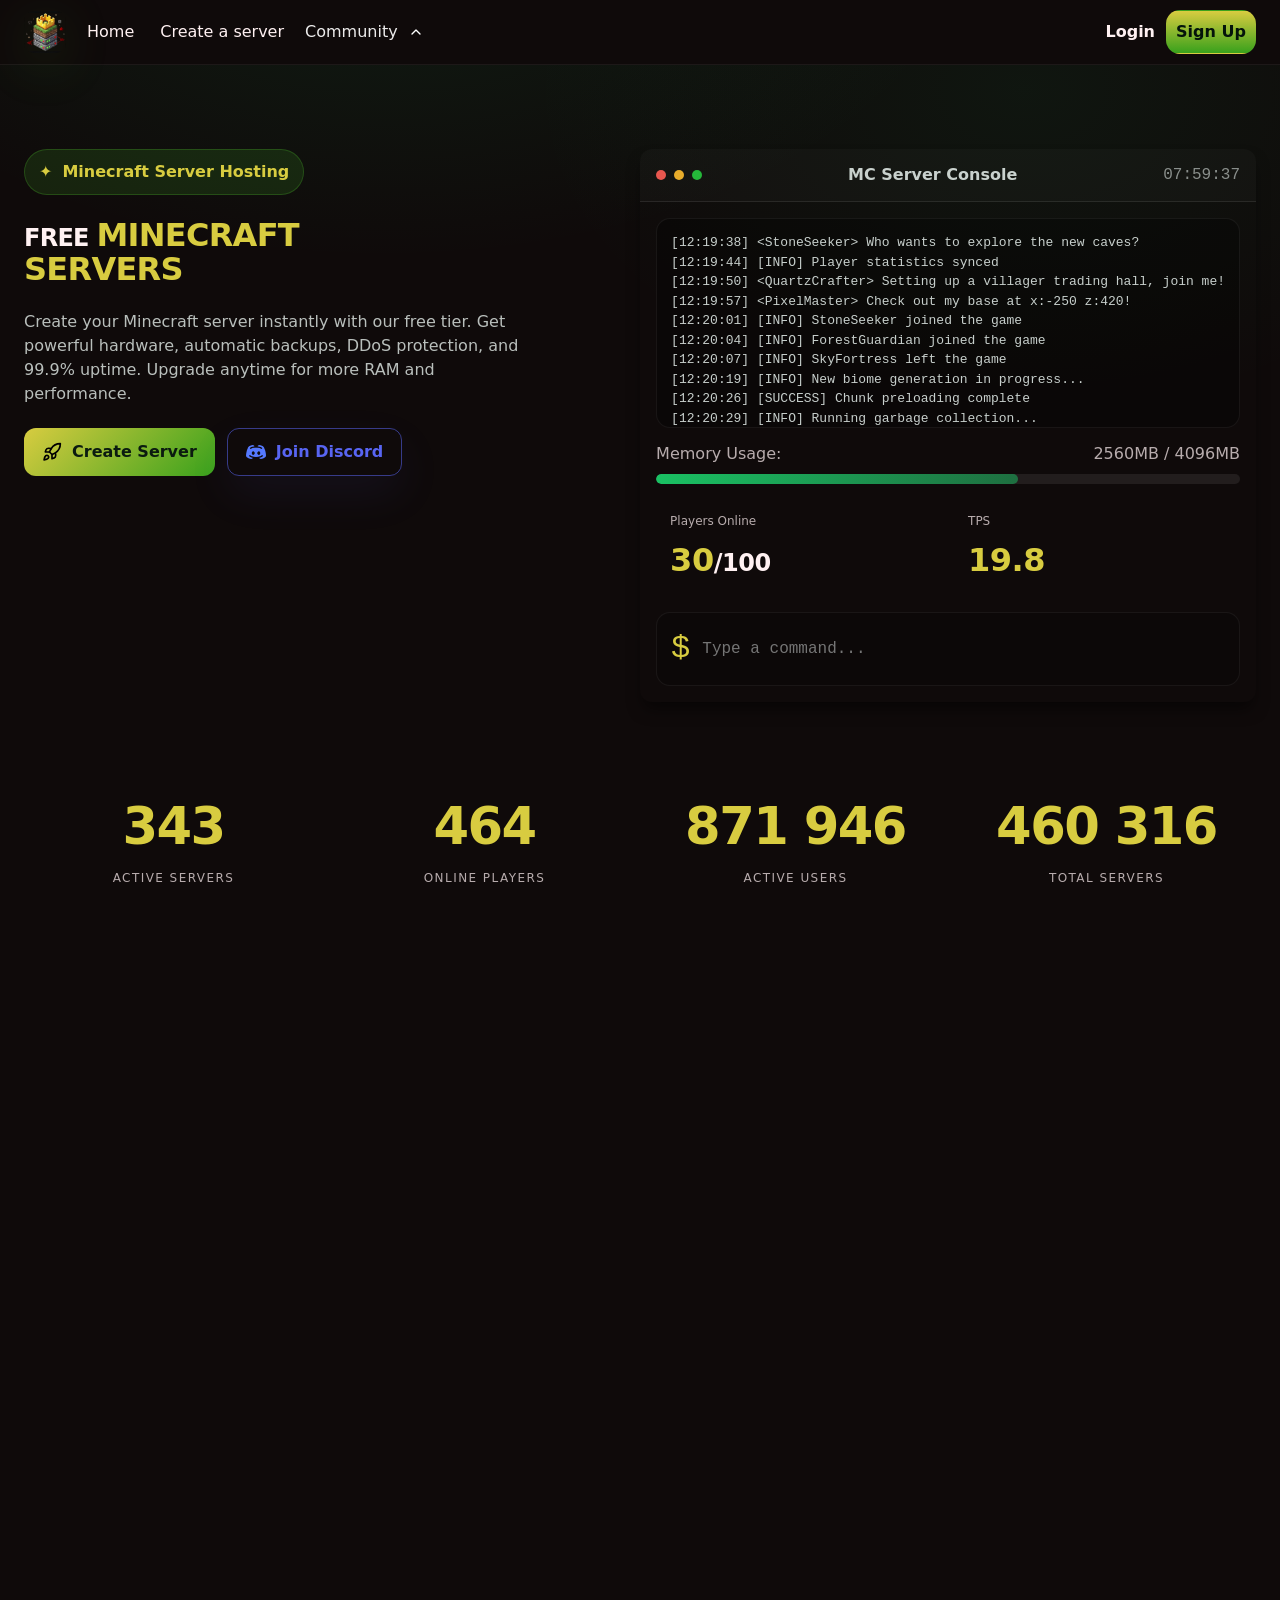
==== commit 1e8ed2a1: "fix" ====
--- a/index.html
+++ b/index.html
@@ -60,7 +60,7 @@
           </a>
         </div>
       </div>
-
+    
     <div class="topbar__actions">
       <a class="btn btn--ghost" href="../pages/login.html">Login</a>
       <a class="btn btn--primary topbar__signup" href="../pages/signup.html">Sign Up</a>
@@ -72,7 +72,7 @@
       <span></span><span></span><span></span>
     </button>
   </div>
-
+  </nav>
 </header>
 
 <div class="mnav" data-mobile-menu aria-hidden="true">
--- a/css/variables.css
+++ b/css/variables.css
@@ -8,7 +8,7 @@
   --muted:rgba(255,241,242,.70);
 
   --accent:#d8cc40;
-  --accent2:#56dc31;
+  --accent2:#39a11c;
   --radius:12px;
   --shadow: 0 10px 15px -3px rgba(0, 0, 0, 0.5);
 }
--- a/css/home.css
+++ b/css/home.css
@@ -145,7 +145,7 @@
   border-radius:12px;
   background: var(--accent2);
   border: 1px solid var(--accent);
-  box-shadow: 0 14px 40px rgba(86,220,49,.10);
+  box-shadow: 0 14px 40px rgba(34,204,23,.60);
 }
 
 .feature h3{
@@ -336,7 +336,7 @@
   transition: transform .2s ease, opacity .2s ease;
 }
 
-.faq__item[open] .faq__caret img{
+details[open] .faq__caret img{
   transform: rotate(180deg);
   opacity: 1;
 }
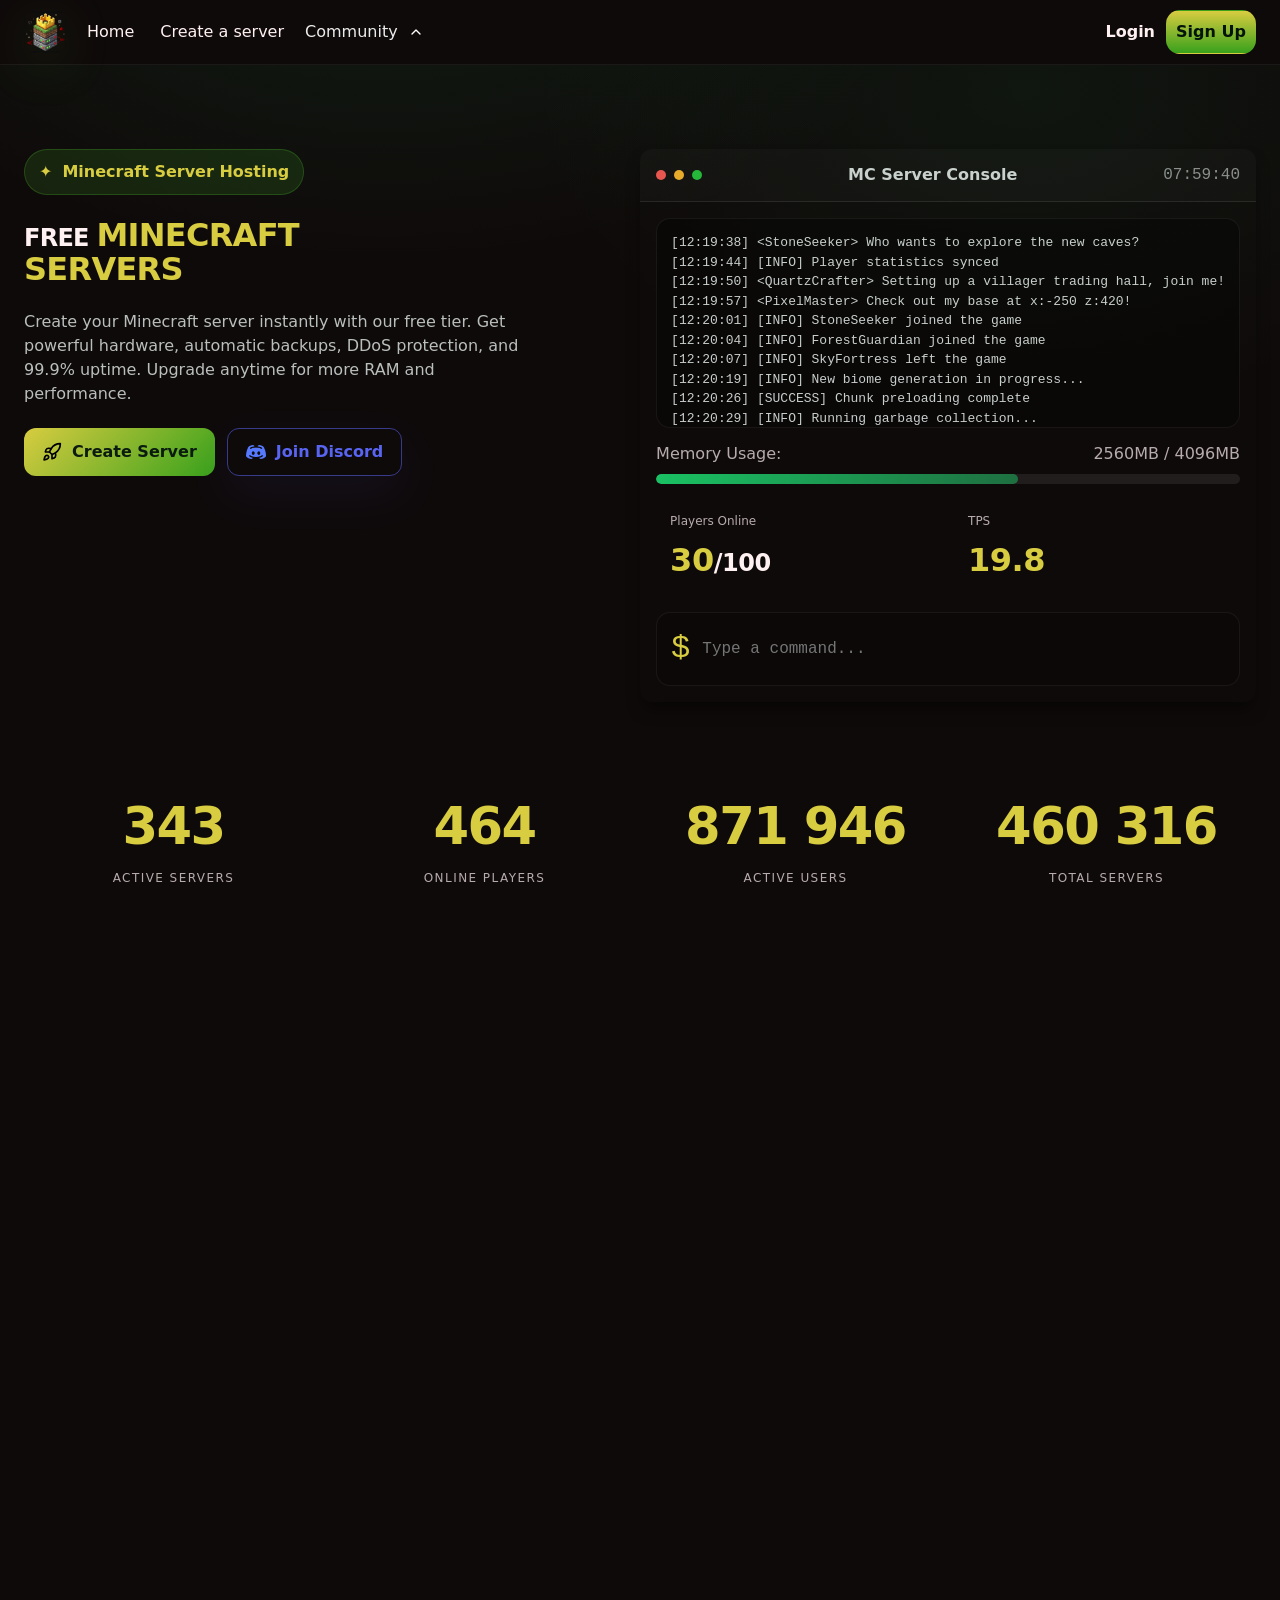
==== commit 49934a43: "added logo on web site" ====
--- a/index.html
+++ b/index.html
@@ -6,7 +6,8 @@
   <title>Free Minecraft Servers — Launch in 60 seconds</title>
   <meta name="description" content="Start a Minecraft server instantly with a free tier. Premium hardware, backups, DDoS protection, and 99.9% uptime." />
 
-  <link rel="icon" href="assets/icons/favicon.ico" />
+  <link rel="icon" type="image/svg+xml" href="assets/icons/logo.svg">
+
   <link rel="stylesheet" href="./css/reset.css" />
   <link rel="stylesheet" href="./css/variables.css" />
   <link rel="stylesheet" href="./css/global.css" />
--- a/css/home.css
+++ b/css/home.css
@@ -144,7 +144,7 @@
   padding:10px;
   border-radius:12px;
   background: var(--accent2);
-  border: 1px solid var(--accent);
+  border: 1px solid var(--accent2);
   box-shadow: 0 14px 40px rgba(34,204,23,.60);
 }
 
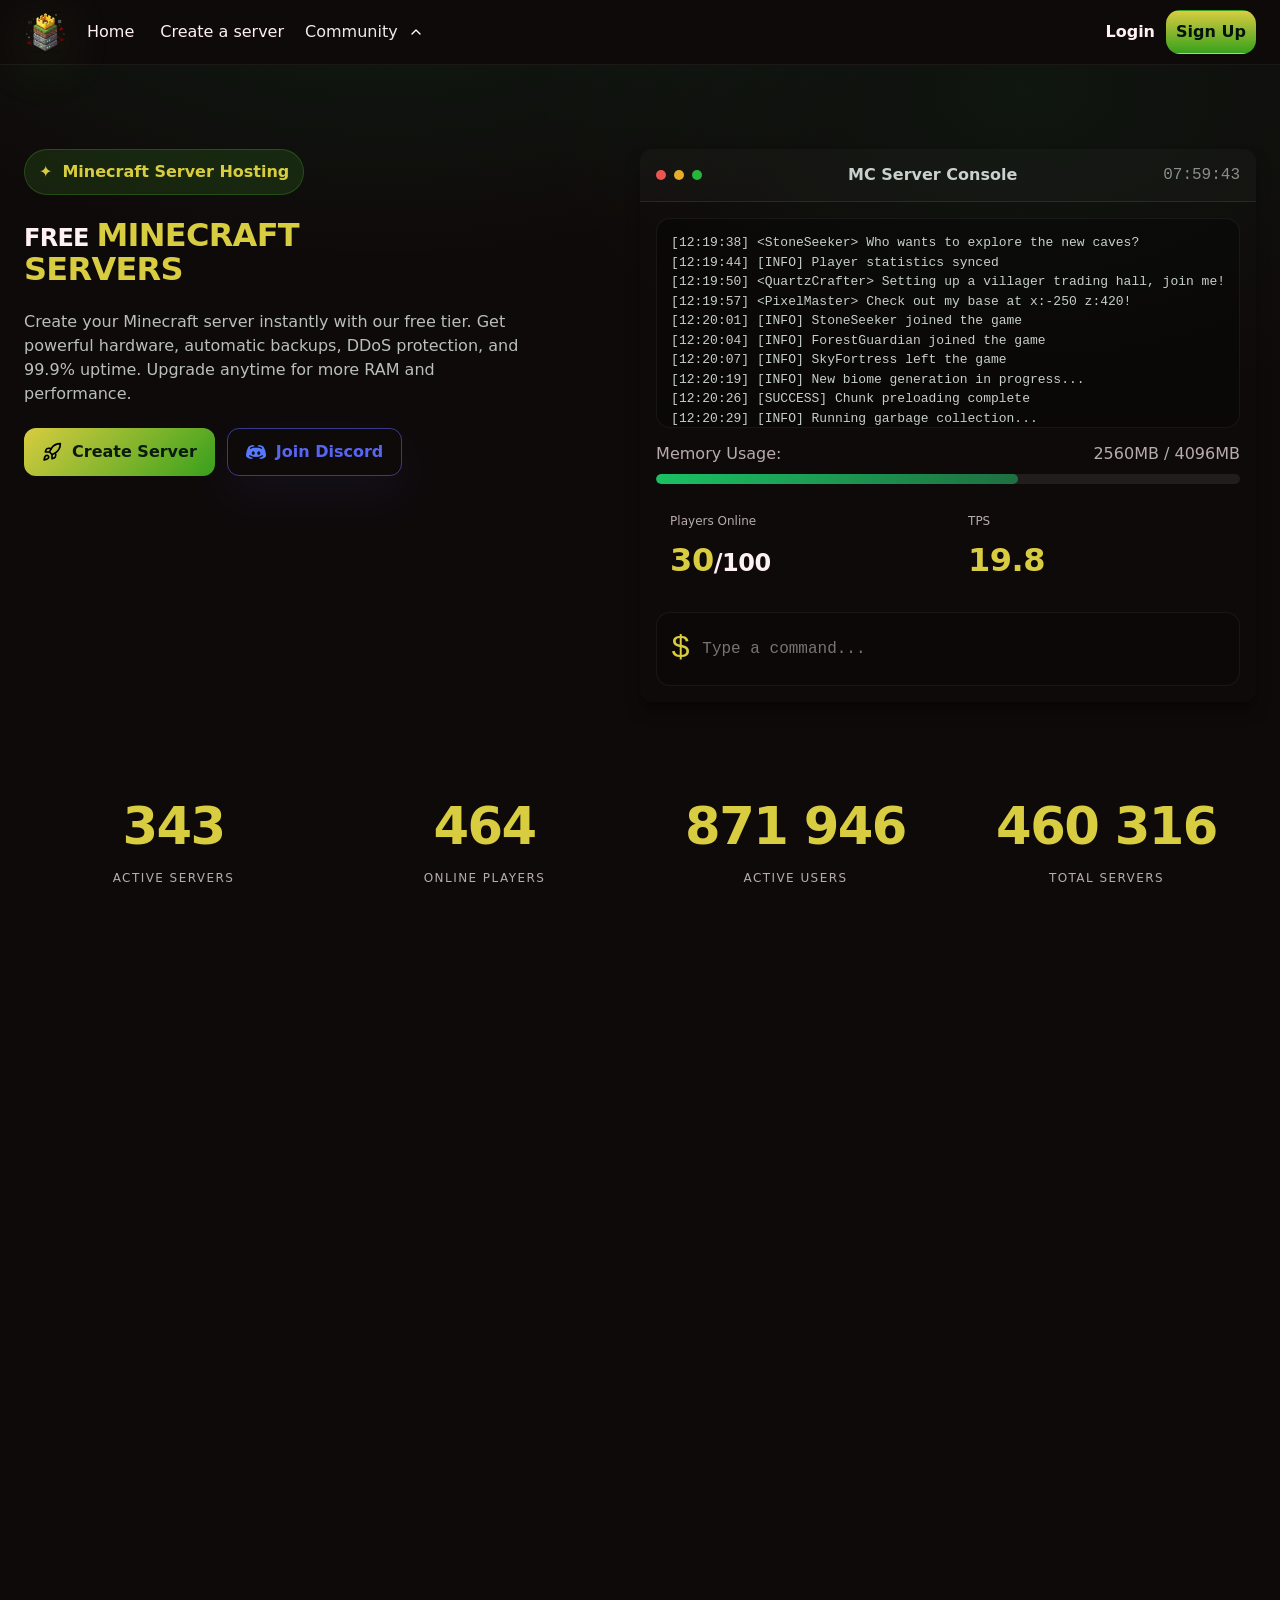
==== commit 4c225b29: "fix" ====
--- a/index.html
+++ b/index.html
@@ -138,7 +138,7 @@
         </p>
 
         <div class="hero__cta" id="create">
-          <a class="btn btn--create btn--lg" href="#">
+          <a class="btn btn--create btn--lg" href="pages/create-server.html">
             <img class="btn__icon btn__icon--rocket" src="assets/icons/rocket.svg" alt="Create Server" aria-hidden="true">
             Create Server
           </a>
@@ -271,16 +271,16 @@
 
       <div class="billing" role="tablist" aria-label="Billing cycle">
         <button class="pill" type="button" data-billing="weekly" role="tab" aria-selected="false">
-          Weekly <span class="muted">+25%</span>
+          Weekly <span class="muted"></span>
         </button>
         <button class="pill" type="button" data-billing="monthly" role="tab" aria-selected="false">
-          Monthly <span class="muted">$ / mo</span>
+          Monthly <span class="muted">-15%</span>
         </button>
         <button class="pill" type="button" data-billing="quarterly" role="tab" aria-selected="false">
-          Quarterly <span class="muted">-12.5%</span>
+          Quarterly <span class="muted">-25%</span>
         </button>
         <button class="pill is-active" type="button" data-billing="yearly" role="tab" aria-selected="true">
-          Yearly <span class="muted">-25%</span>
+          Yearly <span class="muted">-35%</span>
         </button>
       </div>
 
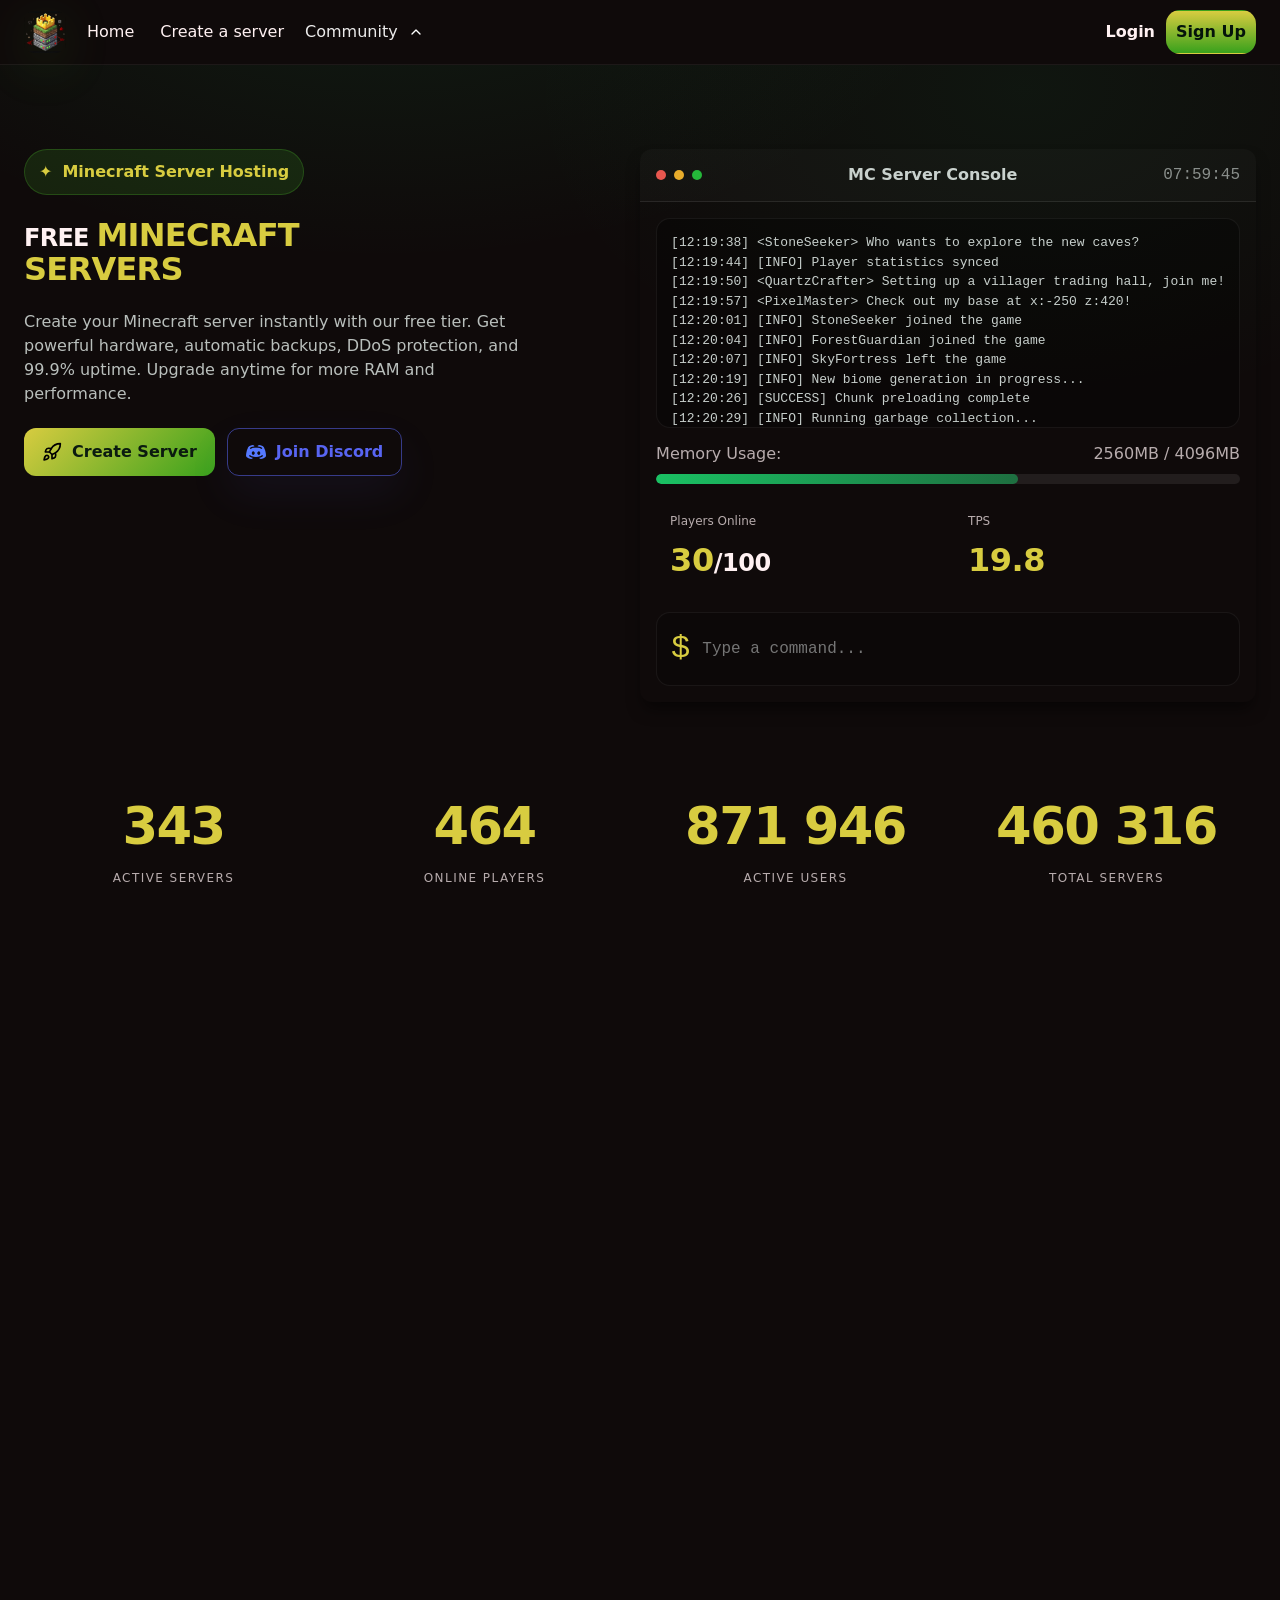
==== commit d2e3a2f4: "fix payment" ====
--- a/index.html
+++ b/index.html
@@ -269,20 +269,32 @@
         <p class="muted">Start with free or choose a premium plan. No hidden fees.</p>
       </div>
 
-      <div class="billing" role="tablist" aria-label="Billing cycle">
-        <button class="pill" type="button" data-billing="weekly" role="tab" aria-selected="false">
-          Weekly <span class="muted"></span>
-        </button>
-        <button class="pill" type="button" data-billing="monthly" role="tab" aria-selected="false">
-          Monthly <span class="muted">-15%</span>
-        </button>
-        <button class="pill" type="button" data-billing="quarterly" role="tab" aria-selected="false">
-          Quarterly <span class="muted">-25%</span>
-        </button>
-        <button class="pill is-active" type="button" data-billing="yearly" role="tab" aria-selected="true">
-          Yearly <span class="muted">-35%</span>
-        </button>
-      </div>
+        <section
+          class="pricing"
+          data-pricing
+          data-base-period="weekly"
+          data-monthly-discount="0.15"
+          data-quarterly-discount="0.25"
+          data-yearly-discount="0.35"
+          data-default-billing="yearly"
+        >
+          <div class="billing" role="tablist" aria-label="Billing cycle">
+            <button class="pill" type="button" data-billing="weekly" role="tab" aria-selected="false">
+              Weekly <span class="muted"></span>
+            </button>
+
+            <button class="pill" type="button" data-billing="monthly" role="tab" aria-selected="false">
+              Monthly <span class="muted">-15%</span>
+            </button>
+
+            <button class="pill" type="button" data-billing="quarterly" role="tab" aria-selected="false">
+              Quarterly <span class="muted">-25%</span>
+            </button>
+
+            <button class="pill" type="button" data-billing="yearly" role="tab" aria-selected="false">
+              Yearly <span class="muted">-35%</span>
+            </button>
+          </div>
 
       <div class="grid grid--3 pricing">
         <article class="plan card">
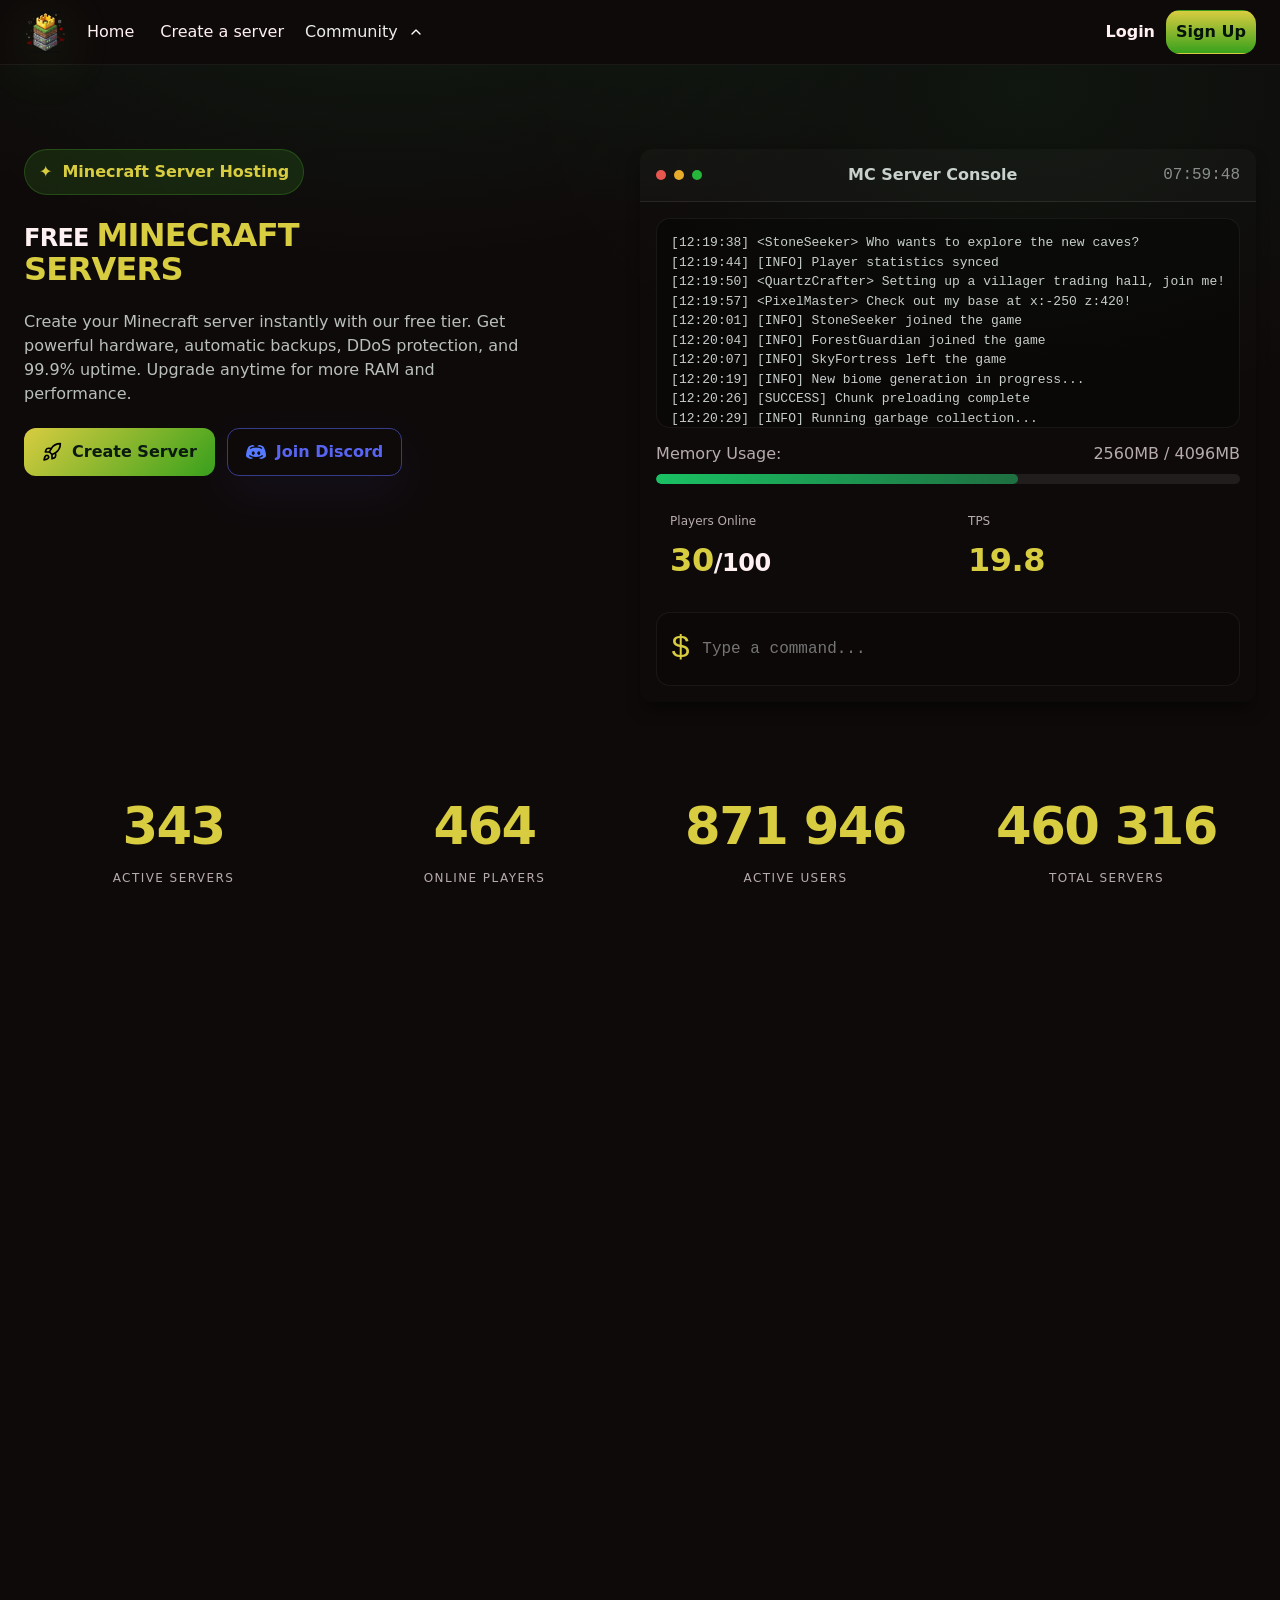
==== commit cf70bd5d: "add page members and fix icons, svg" ====
--- a/index.html
+++ b/index.html
@@ -45,7 +45,7 @@
             Forums
           </a>
 
-          <a class="nav__item" href="#members">
+          <a class="nav__item" href="pages/members.html">
             <img class="nav__icon" src="assets/icons/users.svg" alt="" aria-hidden="true">
             Members
           </a>
--- a/css/home.css
+++ b/css/home.css
@@ -135,10 +135,14 @@
 .stat__label{ font-size: 12px; letter-spacing: .12em; margin-top: 4px; }
 
 /* Feature cards */
-.feature{ padding: 22px; box-shadow: none; background: rgba(156, 16, 16, 0.03); }
+.feature{ 
+  padding: 22px; 
+  box-shadow: none; 
+  background: rgb(19, 20, 19); }
 
 .feature__icon{
   display:block;
+
   width:44px;
   height:44px;
   padding:10px;
@@ -161,11 +165,12 @@
   display:flex; justify-content:center; gap: 10px;
   padding: 10px;
   border-radius: 18px;
-  background: rgba(255,255,255,.03);
+  background: rgba(255,255,255,0.03);
   border: 1px solid var(--stroke);
   width: min(720px, 100%);
   margin: 0 auto 18px;
 }
+
 .pill{
   flex:1;
   padding: 12px 12px;
@@ -175,6 +180,7 @@
   color: rgba(233,242,238,.82);
   font-weight: 600;
 }
+
 .pill.is-active{
   background: rgba(25,211,107,.18);
   border-color: rgba(25,211,107,.28);
@@ -304,7 +310,7 @@
 .faq__item{
   border: 1px solid rgba(255,255,255,.08);
   border-radius: 16px;
-  background: rgba(0,0,0,.35);
+  background: rgba(19 20 19);
   overflow: hidden;
 }
 
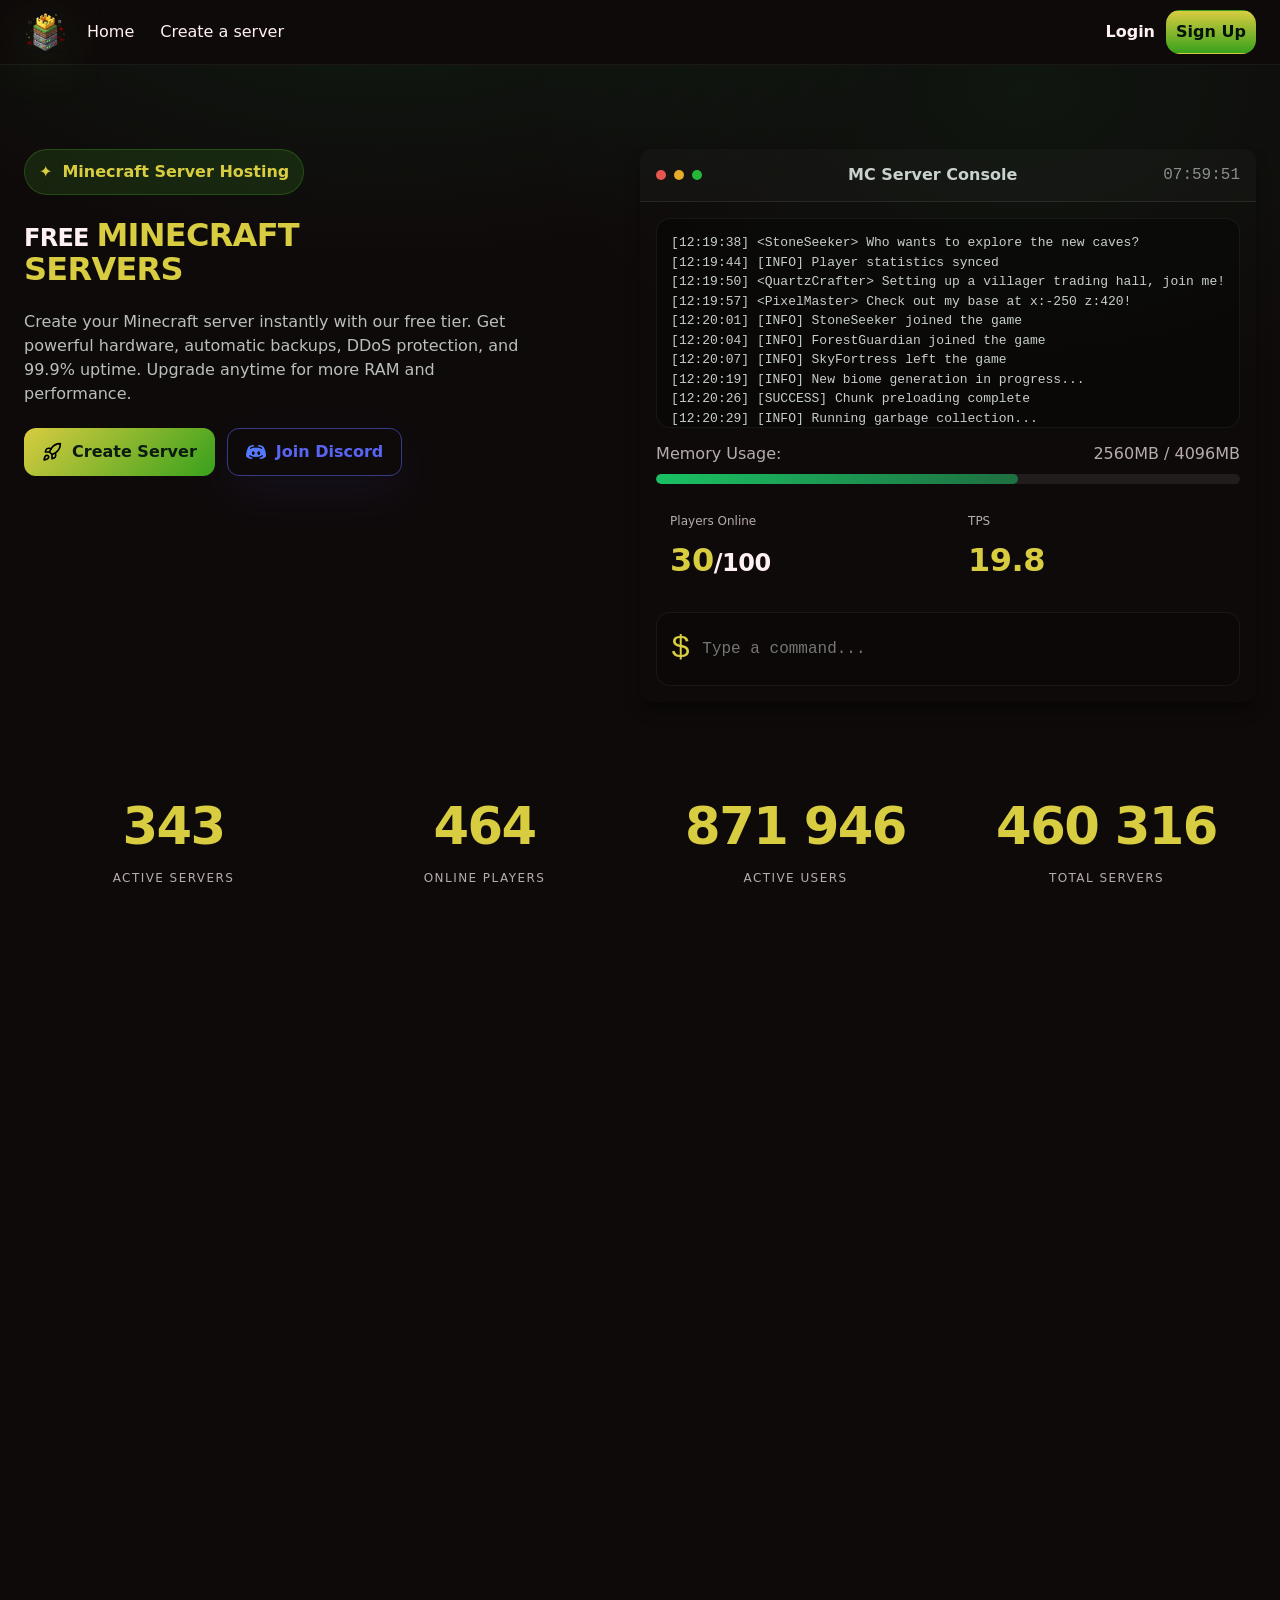
==== commit 33be1977: "delete forums" ====
--- a/index.html
+++ b/index.html
@@ -32,19 +32,8 @@
       <a class="nav__link" href="pages/create-server.html">Create a server</a>
 
       <div class="nav__dropdown" data-dropdown>
-          <button class="nav__toggle" type="button" data-dropdown-btn aria-expanded="false">
-              Community
-              <span class="nav__caret" aria-hidden="true">
-        <img src="assets/icons/chevron-up.svg" alt="arrow">
-              </span>
-          </button>
 
         <div class="nav__menu" data-dropdown-menu>
-          <a class="nav__item" href="#forums">
-            <img class="nav__icon" src="assets/icons/message-square-more.svg" alt="" aria-hidden="true">
-            Forums
-          </a>
-
           <a class="nav__item" href="pages/members.html">
             <img class="nav__icon" src="assets/icons/users.svg" alt="" aria-hidden="true">
             Members
@@ -88,28 +77,6 @@
     <nav class="mnav__links" aria-label="Mobile navigation">
       <a class="mnav__link is-active" href="./">Home</a>
       <a class="mnav__link" href="pages/create-server.html">Create a server</a>
-
-      <div class="mnav__sectionTitle">COMMUNITY</div>
-
-      <a class="mnav__link mnav__link--icon" href="#forums">
-        <img class="mnav__icon" src="assets/icons/message-square-more.svg" alt="" aria-hidden="true">
-        Forums
-      </a>
-
-      <a class="mnav__link mnav__link--icon" href="#members">
-        <img class="mnav__icon" src="assets/icons/users.svg" alt="" aria-hidden="true">
-        Members
-      </a>
-
-      <a class="mnav__link mnav__link--icon" href="#server-list">
-        <img class="mnav__icon" src="assets/icons/list.svg" alt="" aria-hidden="true">
-        Server List
-      </a>
-
-      <a class="mnav__link mnav__link--icon" href="#search">
-        <img class="mnav__icon" src="assets/icons/search.svg" alt="" aria-hidden="true">
-        Search
-      </a>
     </nav>
 
     <div class="mnav__bottom">
--- a/css/components.css
+++ b/css/components.css
@@ -277,34 +277,6 @@
   opacity: 0.92;
 }
 
-.nav__toggle{
-  background: transparent !important;
-  border: 0;
-  color: rgba(255,255,255,.92) !important;
-  font: inherit;
-  cursor: pointer;
-
-  display: inline-flex;
-  align-items: center;
-  gap: 10px;
-
-  padding: 10px 0;
-  border-radius: 0;
-}
-/* Базовое состояние иконки в навигации */
-.nav__toggle img {
-    width: 16px;
-    height: 16px;
-    filter: invert(1); /* Если иконка темная */
-    transition: transform 0.3s ease-in-out; /* Плавность движения */
-    transform: rotate(0deg); /* Начальное положение (вниз) */
-    display: block;
-}
-
-/* Поворот при активном меню */
-.nav__toggle.active img {
-    transform: rotate(180deg); /* Переворот вверх */
-}
 /* Базовое состояние иконки в FAQ */
 .faq__icon {
     width: 16px;
@@ -341,9 +313,7 @@
     }
 }
 
-.nav__toggle:hover{
-  background: transparent !important;
-}
+
 
 .nav__menu .nav__item{
   display: flex !important;
@@ -461,28 +431,6 @@
   font-weight: 400;
 }
 
-.mnav__sectionTitle{
-  margin: 14px 10px 6px;
-  font-size: 14px;
-  letter-spacing: .14em;
-  opacity: .55;
-}
-
-.mnav__link--icon{
-  display:flex;
-  align-items:center;
-  gap: 12px;
-  font-weight: 200;
-}
-
-.mnav__icon{
-  display: block;
-  flex: 0 0 18px;
-  width: 18px;
-  height: 18px;
-  opacity: .85;
-  filter: brightness(0) invert(1);
-}
 
 .mnav__bottom{
   margin-top: auto;
@@ -558,11 +506,7 @@
     width: 100%;
   }
 
-  .nav__toggle{
-    width: 100%;
-    justify-content: space-between;
-    padding: 14px 0;
-  }
+
 
   .nav__menu{
     position: static;
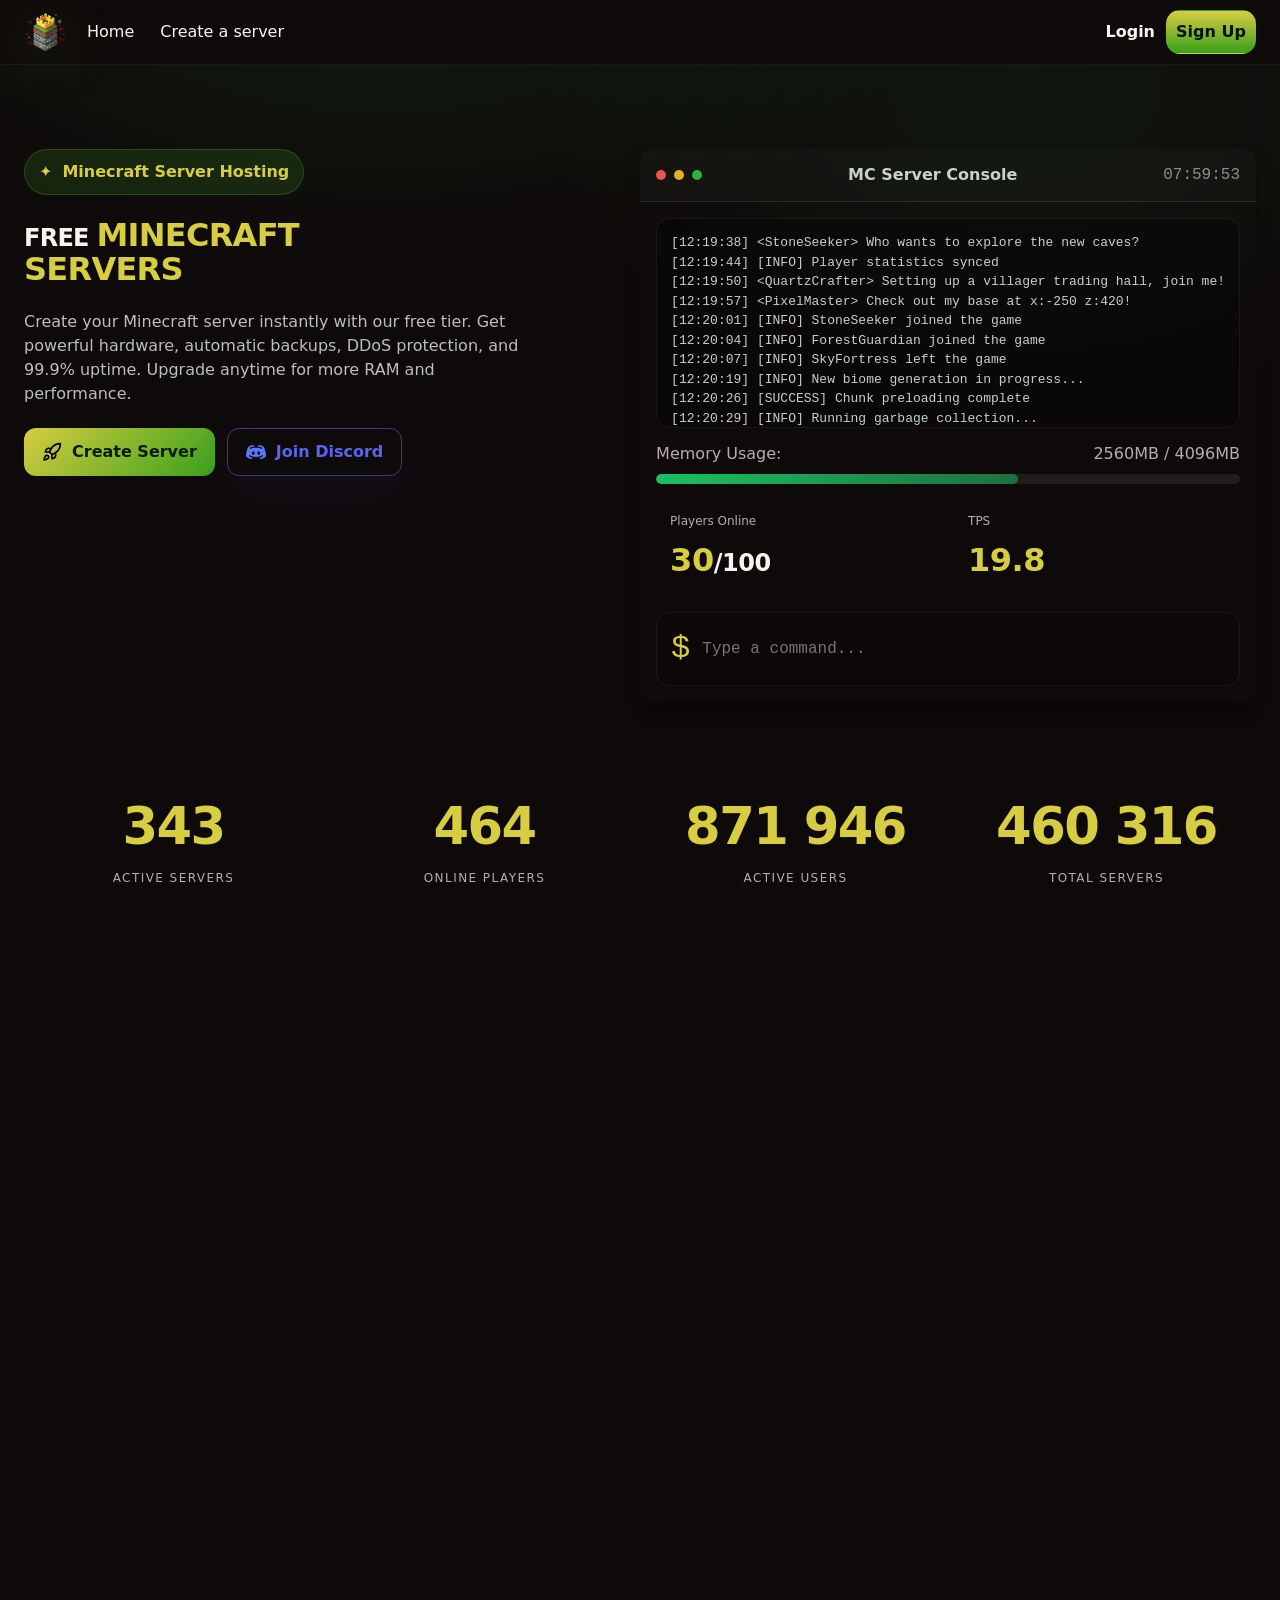
==== commit 5415ff51: "feat: реализована имитация входа/регистрации и исправлены пути - Добавлена логика в main.js: сохране" ====
--- a/index.html
+++ b/index.html
@@ -1,134 +1,131 @@
 <!doctype html>
 <html lang="en">
 <head>
-  <meta charset="UTF-8" />
-  <meta name="viewport" content="width=device-width,initial-scale=1.0" />
-  <title>Free Minecraft Servers — Launch in 60 seconds</title>
-  <meta name="description" content="Start a Minecraft server instantly with a free tier. Premium hardware, backups, DDoS protection, and 99.9% uptime." />
-
-  <link rel="icon" type="image/svg+xml" href="assets/icons/logo.svg">
-
-  <link rel="stylesheet" href="./css/reset.css" />
-  <link rel="stylesheet" href="./css/variables.css" />
-  <link rel="stylesheet" href="./css/global.css" />
-  <link rel="stylesheet" href="./css/components.css" />
-  <link rel="stylesheet" href="./css/home.css" />
-
-  <script src="./js/main.js" defer></script>
-  <script src="./js/pricing.js" defer></script>
-  <script src="./js/slider.js" defer></script>
+    <meta charset="UTF-8" />
+    <meta name="viewport" content="width=device-width,initial-scale=1.0" />
+    <title>Free Minecraft Servers — Launch in 60 seconds</title>
+    <meta name="description" content="Start a Minecraft server instantly with a free tier. Premium hardware, backups, DDoS protection, and 99.9% uptime." />
+
+    <link rel="icon" type="image/svg+xml" href="assets/icons/logo.svg">
+
+    <link rel="stylesheet" href="./css/reset.css" />
+    <link rel="stylesheet" href="./css/variables.css" />
+    <link rel="stylesheet" href="./css/global.css" />
+    <link rel="stylesheet" href="./css/components.css" />
+    <link rel="stylesheet" href="./css/home.css" />
+
+    <script src="./js/main.js" defer></script>
+    <script src="./js/pricing.js" defer></script>
+    <script src="./js/slider.js" defer></script>
 </head>
 
 <body>
 <header class="topbar" data-topbar>
-  <nav class="container topbar__inner">
-
-    <a class="brand" href="./" aria-label="Home">
-      <img class="brand__logo" src="assets/icons/logo.svg" alt="Logo" />
-    </a>
-
-    <nav class="nav" data-nav aria-label="Main navigation">
-      <a class="nav__link" href="./">Home</a>
-      <a class="nav__link" href="pages/create-server.html">Create a server</a>
-
-      <div class="nav__dropdown" data-dropdown>
-
-        <div class="nav__menu" data-dropdown-menu>
-          <a class="nav__item" href="pages/members.html">
-            <img class="nav__icon" src="assets/icons/users.svg" alt="" aria-hidden="true">
-            Members
-          </a>
-
-          <a class="nav__item" href="#server-list">
-            <img class="nav__icon" src="assets/icons/list.svg" alt="" aria-hidden="true">
-            Server List
-          </a>
-
-          <a class="nav__item" href="#search">
-            <img class="nav__icon" src="assets/icons/search.svg" alt="" aria-hidden="true">
-            Search
-          </a>
-        </div>
-      </div>
-    
-    <div class="topbar__actions">
-      <a class="btn btn--ghost" href="../pages/login.html">Login</a>
-      <a class="btn btn--primary topbar__signup" href="../pages/signup.html">Sign Up</a>
+    <nav class="container topbar__inner">
+
+        <a class="brand" href="./" aria-label="Home">
+            <img class="brand__logo" src="assets/icons/logo.svg" alt="Logo" />
+        </a>
+
+        <nav class="nav" data-nav aria-label="Main navigation">
+            <a class="nav__link" href="./">Home</a>
+            <a class="nav__link" href="pages/create-server.html">Create a server</a>
+
+            <div class="nav__dropdown" data-dropdown>
+                <div class="nav__menu" data-dropdown-menu>
+                    <a class="nav__item" href="pages/members.html">
+                        <img class="nav__icon" src="assets/icons/users.svg" alt="" aria-hidden="true">
+                        Members
+                    </a>
+
+                    <a class="nav__item" href="#server-list">
+                        <img class="nav__icon" src="assets/icons/list.svg" alt="" aria-hidden="true">
+                        Server List
+                    </a>
+
+                    <a class="nav__item" href="#search">
+                        <img class="nav__icon" src="assets/icons/search.svg" alt="" aria-hidden="true">
+                        Search
+                    </a>
+                </div>
+            </div>
+        </nav>
+
+        <div class="topbar__actions">
+            <a class="btn btn--ghost" href="pages/login.html">Login</a>
+            <a class="btn btn--primary topbar__signup" href="pages/signup.html">Sign Up</a>
+        </div>
+
+        <button class="burger" type="button" aria-label="Open menu" aria-expanded="false" data-burger>
+            <span></span><span></span><span></span>
+        </button>
+    </nav>
+</header>
+
+<div class="mnav" data-mobile-menu aria-hidden="true">
+    <div class="mnav__panel" role="dialog" aria-modal="true" aria-label="Menu">
+        <div class="mnav__top">
+            <a class="brand" href="./" aria-label="Home">
+                <img class="brand__logo" src="assets/icons/logo.svg" alt="Logo" />
+            </a>
+            <button class="mnav__close" type="button" aria-label="Close menu" data-mobile-close>✕</button>
+        </div>
+
+        <nav class="mnav__links" aria-label="Mobile navigation">
+            <a class="mnav__link is-active" href="./">Home</a>
+            <a class="mnav__link" href="pages/create-server.html">Create a server</a>
+        </nav>
+
+        <div class="mnav__bottom">
+            <a class="mnav__btn mnav__btn--ghost" href="./pages/login.html">Login</a>
+            <a class="mnav__btn mnav__btn--primary" href="./pages/signup.html">Sign Up</a>
+        </div>
     </div>
-
-  </nav>
-  
-    <button class="burger" type="button" aria-label="Open menu" aria-expanded="false" data-burger>
-      <span></span><span></span><span></span>
-    </button>
-  </div>
-  </nav>
-</header>
-
-<div class="mnav" data-mobile-menu aria-hidden="true">
-  <div class="mnav__panel" role="dialog" aria-modal="true" aria-label="Menu">
-    <div class="mnav__top">
-      <a class="brand" href="./" aria-label="Home">
-        <img class="brand__logo" src="assets/icons/logo.svg" alt="Logo" />
-      </a>
-      <button class="mnav__close" type="button" aria-label="Close menu" data-mobile-close>✕</button>
-    </div>
-
-    <nav class="mnav__links" aria-label="Mobile navigation">
-      <a class="mnav__link is-active" href="./">Home</a>
-      <a class="mnav__link" href="pages/create-server.html">Create a server</a>
-    </nav>
-
-    <div class="mnav__bottom">
-      <a class="mnav__btn mnav__btn--ghost" href="./pages/login.html">Login</a>
-      <a class="mnav__btn mnav__btn--primary" href="./pages/signup.html">Sign Up</a>
-    </div>
-  </div>
 </div>
 
 <main>
-  <section class="hero">
-    <div class="container hero__grid">
-      <div class="hero__left">
-        <div class="badge">
-          <span class="badge__icon" aria-hidden="true">✦</span>
-          <span>Minecraft Server Hosting</span>
-        </div>
-
-        <h1 class="hero__title">
-          FREE <span class="accent">MINECRAFT<br> SERVERS</span>
-        </h1>
-
-        <p class="hero__desc">
-          Create your Minecraft server instantly with our free tier. Get<br> powerful hardware, automatic backups,
-          DDoS protection, and<br> 99.9% uptime. Upgrade anytime for more RAM and<br> performance.
-        </p>
-
-        <div class="hero__cta" id="create">
-          <a class="btn btn--create btn--lg" href="pages/create-server.html">
-            <img class="btn__icon btn__icon--rocket" src="assets/icons/rocket.svg" alt="Create Server" aria-hidden="true">
-            Create Server
-          </a>
-          <a class="btn btn--discord btn--lg" href="#" data-discord-link>
-            <img class="btn__icon btn__icon--discord" src="assets/icons/discord.png" alt="discord" aria-hidden="true">
-            Join Discord
-          </a>
-        </div>
-      </div>
-
-      <div class="hero__right">
-        <section class="console card">
-          <div class="console__top">
-            <div class="traffic" aria-hidden="true">
-              <span class="dot dot--r"></span>
-              <span class="dot dot--y"></span>
-              <span class="dot dot--g"></span>
-            </div>
-            <div class="console__title">MC Server Console</div>
-            <div class="console__time" data-clock>12:20:29</div>
-          </div>
-
-          <div class="console__screen">
+    <section class="hero">
+        <div class="container hero__grid">
+            <div class="hero__left">
+                <div class="badge">
+                    <span class="badge__icon" aria-hidden="true">✦</span>
+                    <span>Minecraft Server Hosting</span>
+                </div>
+
+                <h1 class="hero__title">
+                    FREE <span class="accent">MINECRAFT<br> SERVERS</span>
+                </h1>
+
+                <p class="hero__desc">
+                    Create your Minecraft server instantly with our free tier. Get<br> powerful hardware, automatic backups,
+                    DDoS protection, and<br> 99.9% uptime. Upgrade anytime for more RAM and<br> performance.
+                </p>
+
+                <div class="hero__cta" id="create">
+                    <a class="btn btn--create btn--lg" href="pages/create-server.html">
+                        <img class="btn__icon btn__icon--rocket" src="assets/icons/rocket.svg" alt="Create Server" aria-hidden="true">
+                        Create Server
+                    </a>
+                    <a class="btn btn--discord btn--lg" href="#" data-discord-link>
+                        <img class="btn__icon btn__icon--discord" src="assets/icons/discord.png" alt="discord" aria-hidden="true">
+                        Join Discord
+                    </a>
+                </div>
+            </div>
+
+            <div class="hero__right">
+                <section class="console card">
+                    <div class="console__top">
+                        <div class="traffic" aria-hidden="true">
+                            <span class="dot dot--r"></span>
+                            <span class="dot dot--y"></span>
+                            <span class="dot dot--g"></span>
+                        </div>
+                        <div class="console__title">MC Server Console</div>
+                        <div class="console__time" data-clock>12:20:29</div>
+                    </div>
+
+                    <div class="console__screen">
             <pre class="console__log" aria-label="Console log">
 [12:19:38] &lt;StoneSeeker&gt; Who wants to explore the new caves?
 [12:19:44] [INFO] Player statistics synced
@@ -141,377 +138,378 @@
 [12:20:26] [SUCCESS] Chunk preloading complete
 [12:20:29] [INFO] Running garbage collection...</pre>
 
-            <div class="console__meter">
-              <div class="console__meterRow">
-                <span class="muted">Memory Usage:</span>
-                <span class="muted">2560MB / 4096MB</span>
-              </div>
-              <div class="bar" role="progressbar" aria-valuenow="62" aria-valuemin="0" aria-valuemax="100">
-                <span class="bar__fill" style="width:62%"></span>
-              </div>
-            </div>
-
-            <div class="console__stats">
-              <div class="mini card">
-                <div class="mini__label muted">Players Online</div>
-                <div class="mini__value"><span class="accent">30</span>/100</div>
-              </div>
-              <div class="mini card">
-                <div class="mini__label muted">TPS</div>
-                <div class="mini__value"><span class="accent">19.8</span></div>
-              </div>
-            </div>
-
-            <div class="console__cmd">
-              <span class="accent">$</span>
-              <input class="console__input" type="text" placeholder="Type a command..." disabled />
-            </div>
-          </div>
-        </section>
-      </div>
-    </div>
-  </section>
-
-  <section class="stats">
-    <div class="container stats__grid">
-      <div class="stat">
-        <div class="stat__num accent">343</div>
-        <div class="stat__label muted">ACTIVE SERVERS</div>
-      </div>
-      <div class="stat">
-        <div class="stat__num accent">464</div>
-        <div class="stat__label muted">ONLINE PLAYERS</div>
-      </div>
-      <div class="stat">
-        <div class="stat__num accent">871 946</div>
-        <div class="stat__label muted">ACTIVE USERS</div>
-      </div>
-      <div class="stat">
-        <div class="stat__num accent">460 316</div>
-        <div class="stat__label muted">TOTAL SERVERS</div>
-      </div>
-    </div>
-  </section>
-
-  <section class="section" id="features">
-    <div class="container">
-      <div class="section__head">
-        <h2>Why Choose <span class="accent">Minecraft Servers</span>?</h2>
-        <p class="muted">Premium hardware, instant setup, and an unbeatable free tier.</p>
-      </div>
-
-        <div class="grid grid--3">
-        <article class="feature card">
-            <img class="feature__icon" src="assets/icons/cpu.svg" alt="processor" aria-hidden="true">
-            <h3>Premium Hardware & Free Tier</h3>
-            <p class="muted">
-            Start free with solid RAM and auto-start tech — upgrade later for NVMe and more power.
-            </p>
-        </article>
-
-        <article class="feature card">
-            <img class="feature__icon" src="assets/icons/cloud-lightning.svg" alt="lightning" aria-hidden="true">
-            <h3>Instant Setup & One-Click Everything</h3>
-            <p class="muted">
-            Servers ready in under 60 seconds. Install plugins, modpacks, and switch versions with one click.
-            </p>
-        </article>
-
-        <article class="feature card">
-            <img class="feature__icon" src="assets/icons/shield-check.svg" alt="shield-check" aria-hidden="true">
-            <h3>Security & 24/7 Support</h3>
-            <p class="muted">
-            DDoS protection, automated backups, and support around the clock (Discord).
-            </p>
-        </article>
-        </div>
-
-    </div>
-  </section>
-
-  <section class="section" id="pricing">
-    <div class="container">
-      <div class="section__head">
-        <h2>Minecraft Server <span class="accent">Hosting Plans</span></h2>
-        <p class="muted">Start with free or choose a premium plan. No hidden fees.</p>
-      </div>
-
-        <section
-          class="pricing"
-          data-pricing
-          data-base-period="weekly"
-          data-monthly-discount="0.15"
-          data-quarterly-discount="0.25"
-          data-yearly-discount="0.35"
-          data-default-billing="yearly"
-        >
-          <div class="billing" role="tablist" aria-label="Billing cycle">
-            <button class="pill" type="button" data-billing="weekly" role="tab" aria-selected="false">
-              Weekly <span class="muted"></span>
-            </button>
-
-            <button class="pill" type="button" data-billing="monthly" role="tab" aria-selected="false">
-              Monthly <span class="muted">-15%</span>
-            </button>
-
-            <button class="pill" type="button" data-billing="quarterly" role="tab" aria-selected="false">
-              Quarterly <span class="muted">-25%</span>
-            </button>
-
-            <button class="pill" type="button" data-billing="yearly" role="tab" aria-selected="false">
-              Yearly <span class="muted">-35%</span>
-            </button>
-          </div>
-
-      <div class="grid grid--3 pricing">
-        <article class="plan card">
-          <div class="plan__top">
-            <div class="plan__name">Bat</div>
-            <div class="plan__hint muted">Auto-Sleep When Idle</div>
-          </div>
-
-          <div class="plan__price">
-            <div class="plan__value accent">Free</div>
-          </div>
-
-          <ul class="plan__list">
-            <li><strong>4 GB</strong> <span class="muted">Standard RAM</span></li>
-            <li><strong>10 GB</strong> <span class="muted">SSD Storage</span></li>
-            <li><strong>8 Players</strong> <span class="muted">Recommended</span></li>
-            <li><strong>Multi-Core</strong> <span class="muted">Processing Power</span></li>
-          </ul>
-
-          <a class="btn btn--primary w100" href="#">Create Server</a>
-        </article>
-
-        <article class="plan card card--glow" data-plan data-base-price="6">
-          <div class="plan__top">
-            <div class="plan__name">Wolf</div>
-            <div class="plan__hint muted">24/7 Always Online</div>
-          </div>
-
-          <div class="plan__price">
-            <div class="plan__value">
-              <span class="accent">$</span><span class="accent" data-price>—</span>
-              <span class="muted" data-price-suffix>/mo</span>
-            </div>
-          </div>
-
-          <ul class="plan__list">
-            <li><strong>8 GB</strong> <span class="muted">RAM</span></li>
-            <li><strong>25 GB</strong> <span class="muted">SSD</span></li>
-            <li><strong>Backups</strong> <span class="muted">Daily</span></li>
-            <li><strong>DDoS</strong> <span class="muted">Protection</span></li>
-          </ul>
-
-          <a class="btn btn--primary w100" href="#">Create Server</a>
-        </article>
-
-        <article class="plan card" data-plan data-base-price="12">
-          <div class="plan__top">
-            <div class="plan__name">Dragon</div>
-            <div class="plan__hint muted">24/7 Always Online</div>
-          </div>
-
-          <div class="plan__price">
-            <div class="plan__value">
-              <span class="accent">$</span><span class="accent" data-price>—</span>
-              <span class="muted" data-price-suffix>/mo</span>
-            </div>
-          </div>
-
-          <ul class="plan__list">
-            <li><strong>16 GB</strong> <span class="muted">RAM</span></li>
-            <li><strong>60 GB</strong> <span class="muted">SSD / NVMe</span></li>
-            <li><strong>Priority</strong> <span class="muted">Support</span></li>
-            <li><strong>Advanced</strong> <span class="muted">Options</span></li>
-          </ul>
-
-          <a class="btn btn--primary w100" href="#">Create Server</a>
-        </article>
-      </div>
-    </div>
-  </section>
-
-  <section class="section" id="reviews">
-    <div class="container">
-      <div class="section__head">
-        <h2>Minecraft Hosting <span class="accent">Reviews</span></h2>
-        <p class="muted">Real feedback from players worldwide.</p>
-      </div>
-
-      <div class="review card">
-        <button class="review__nav review__nav--l" type="button" aria-label="Previous review" data-review-prev>
-            <img class="nav__icon" src="./assets/icons/chevron-up.svg"></button>
-
-        <div class="review__body">
-          <div class="review__stars" aria-hidden="true">★★★★★</div>
-          <p class="review__text" data-review-text>
-            One of the best hosting services I’ve used. The panel is simple, and the free tier is great for friends.
-          </p>
-          <div class="review__meta">
-            <div class="review__name" data-review-name>Parth Sharma</div>
-            <div class="review__country review__country--accent" data-review-country>India</div>
-          </div>
-
-            <div class="dots" aria-label="Review dots" data-review-dots>
-                <span class="dots__active"></span>
-                <span class="dot"></span>
-                <span class="dot"></span>
-                <span class="dot"></span>
-                <span class="dot"></span>
-            </div>
-        </div>
-
-        <button class="review__nav review__nav--r" type="button" aria-label="Next review" data-review-next>
-            <img class="nav__icon" src="./assets/icons/chevron-up.svg"></button>
-      </div>
-    </div>
-  </section>
-
-  <section class="section" id="faq">
-    <div class="container">
-      <div class="section__head">
-        <h2>Got Questions? <span class="accent">We’ve Got Answers</span></h2>
-        <p class="muted">Can’t find what you’re looking for? Contact support below.</p>
-      </div>
-
-      <div class="faq">
-        <details class="faq__item card">
-            <summary class="faq__a">
-            How quickly can I get my server running?
-            <span class="faq__caret" aria-hidden="true">
+                        <div class="console__meter">
+                            <div class="console__meterRow">
+                                <span class="muted">Memory Usage:</span>
+                                <span class="muted">2560MB / 4096MB</span>
+                            </div>
+                            <div class="bar" role="progressbar" aria-valuenow="62" aria-valuemin="0" aria-valuemax="100">
+                                <span class="bar__fill" style="width:62%"></span>
+                            </div>
+                        </div>
+
+                        <div class="console__stats">
+                            <div class="mini card">
+                                <div class="mini__label muted">Players Online</div>
+                                <div class="mini__value"><span class="accent">30</span>/100</div>
+                            </div>
+                            <div class="mini card">
+                                <div class="mini__label muted">TPS</div>
+                                <div class="mini__value"><span class="accent">19.8</span></div>
+                            </div>
+                        </div>
+
+                        <div class="console__cmd">
+                            <span class="accent">$</span>
+                            <input class="console__input" type="text" placeholder="Type a command..." disabled />
+                        </div>
+                    </div>
+                </section>
+            </div>
+        </div>
+    </section>
+
+    <section class="stats">
+        <div class="container stats__grid">
+            <div class="stat">
+                <div class="stat__num accent">343</div>
+                <div class="stat__label muted">ACTIVE SERVERS</div>
+            </div>
+            <div class="stat">
+                <div class="stat__num accent">464</div>
+                <div class="stat__label muted">ONLINE PLAYERS</div>
+            </div>
+            <div class="stat">
+                <div class="stat__num accent">871 946</div>
+                <div class="stat__label muted">ACTIVE USERS</div>
+            </div>
+            <div class="stat">
+                <div class="stat__num accent">460 316</div>
+                <div class="stat__label muted">TOTAL SERVERS</div>
+            </div>
+        </div>
+    </section>
+
+    <section class="section" id="features">
+        <div class="container">
+            <div class="section__head">
+                <h2>Why Choose <span class="accent">Minecraft Servers</span>?</h2>
+                <p class="muted">Premium hardware, instant setup, and an unbeatable free tier.</p>
+            </div>
+
+            <div class="grid grid--3">
+                <article class="feature card">
+                    <img class="feature__icon" src="assets/icons/cpu.svg" alt="processor" aria-hidden="true">
+                    <h3>Premium Hardware & Free Tier</h3>
+                    <p class="muted">
+                        Start free with solid RAM and auto-start tech — upgrade later for NVMe and more power.
+                    </p>
+                </article>
+
+                <article class="feature card">
+                    <img class="feature__icon" src="assets/icons/cloud-lightning.svg" alt="lightning" aria-hidden="true">
+                    <h3>Instant Setup & One-Click Everything</h3>
+                    <p class="muted">
+                        Servers ready in under 60 seconds. Install plugins, modpacks, and switch versions with one click.
+                    </p>
+                </article>
+
+                <article class="feature card">
+                    <img class="feature__icon" src="assets/icons/shield-check.svg" alt="shield-check" aria-hidden="true">
+                    <h3>Security & 24/7 Support</h3>
+                    <p class="muted">
+                        DDoS protection, automated backups, and support around the clock (Discord).
+                    </p>
+                </article>
+            </div>
+
+        </div>
+    </section>
+
+    <section class="section" id="pricing">
+        <div class="container">
+            <div class="section__head">
+                <h2>Minecraft Server <span class="accent">Hosting Plans</span></h2>
+                <p class="muted">Start with free or choose a premium plan. No hidden fees.</p>
+            </div>
+
+            <section
+                    class="pricing"
+                    data-pricing
+                    data-base-period="weekly"
+                    data-monthly-discount="0.15"
+                    data-quarterly-discount="0.25"
+                    data-yearly-discount="0.35"
+                    data-default-billing="yearly"
+            >
+                <div class="billing" role="tablist" aria-label="Billing cycle">
+                    <button class="pill" type="button" data-billing="weekly" role="tab" aria-selected="false">
+                        Weekly <span class="muted"></span>
+                    </button>
+
+                    <button class="pill" type="button" data-billing="monthly" role="tab" aria-selected="false">
+                        Monthly <span class="muted">-15%</span>
+                    </button>
+
+                    <button class="pill" type="button" data-billing="quarterly" role="tab" aria-selected="false">
+                        Quarterly <span class="muted">-25%</span>
+                    </button>
+
+                    <button class="pill" type="button" data-billing="yearly" role="tab" aria-selected="false">
+                        Yearly <span class="muted">-35%</span>
+                    </button>
+                </div>
+
+                <div class="grid grid--3 pricing">
+                    <article class="plan card">
+                        <div class="plan__top">
+                            <div class="plan__name">Bat</div>
+                            <div class="plan__hint muted">Auto-Sleep When Idle</div>
+                        </div>
+
+                        <div class="plan__price">
+                            <div class="plan__value accent">Free</div>
+                        </div>
+
+                        <ul class="plan__list">
+                            <li><strong>4 GB</strong> <span class="muted">Standard RAM</span></li>
+                            <li><strong>10 GB</strong> <span class="muted">SSD Storage</span></li>
+                            <li><strong>8 Players</strong> <span class="muted">Recommended</span></li>
+                            <li><strong>Multi-Core</strong> <span class="muted">Processing Power</span></li>
+                        </ul>
+
+                        <a class="btn btn--primary w100" href="#">Create Server</a>
+                    </article>
+
+                    <article class="plan card card--glow" data-plan data-base-price="6">
+                        <div class="plan__top">
+                            <div class="plan__name">Wolf</div>
+                            <div class="plan__hint muted">24/7 Always Online</div>
+                        </div>
+
+                        <div class="plan__price">
+                            <div class="plan__value">
+                                <span class="accent">$</span><span class="accent" data-price>—</span>
+                                <span class="muted" data-price-suffix>/mo</span>
+                            </div>
+                        </div>
+
+                        <ul class="plan__list">
+                            <li><strong>8 GB</strong> <span class="muted">RAM</span></li>
+                            <li><strong>25 GB</strong> <span class="muted">SSD</span></li>
+                            <li><strong>Backups</strong> <span class="muted">Daily</span></li>
+                            <li><strong>DDoS</strong> <span class="muted">Protection</span></li>
+                        </ul>
+
+                        <a class="btn btn--primary w100" href="#">Create Server</a>
+                    </article>
+
+                    <article class="plan card" data-plan data-base-price="12">
+                        <div class="plan__top">
+                            <div class="plan__name">Dragon</div>
+                            <div class="plan__hint muted">24/7 Always Online</div>
+                        </div>
+
+                        <div class="plan__price">
+                            <div class="plan__value">
+                                <span class="accent">$</span><span class="accent" data-price>—</span>
+                                <span class="muted" data-price-suffix>/mo</span>
+                            </div>
+                        </div>
+
+                        <ul class="plan__list">
+                            <li><strong>16 GB</strong> <span class="muted">RAM</span></li>
+                            <li><strong>60 GB</strong> <span class="muted">SSD / NVMe</span></li>
+                            <li><strong>Priority</strong> <span class="muted">Support</span></li>
+                            <li><strong>Advanced</strong> <span class="muted">Options</span></li>
+                        </ul>
+
+                        <a class="btn btn--primary w100" href="#">Create Server</a>
+                    </article>
+                </div>
+            </section>
+        </div>
+    </section>
+
+    <section class="section" id="reviews">
+        <div class="container">
+            <div class="section__head">
+                <h2>Minecraft Hosting <span class="accent">Reviews</span></h2>
+                <p class="muted">Real feedback from players worldwide.</p>
+            </div>
+
+            <div class="review card">
+                <button class="review__nav review__nav--l" type="button" aria-label="Previous review" data-review-prev>
+                    <img class="nav__icon" src="./assets/icons/chevron-up.svg" alt="Previous"></button>
+
+                <div class="review__body">
+                    <div class="review__stars" aria-hidden="true">★★★★★</div>
+                    <p class="review__text" data-review-text>
+                        One of the best hosting services I’ve used. The panel is simple, and the free tier is great for friends.
+                    </p>
+                    <div class="review__meta">
+                        <div class="review__name" data-review-name>Parth Sharma</div>
+                        <div class="review__country review__country--accent" data-review-country>India</div>
+                    </div>
+
+                    <div class="dots" aria-label="Review dots" data-review-dots>
+                        <span class="dots__active"></span>
+                        <span class="dot"></span>
+                        <span class="dot"></span>
+                        <span class="dot"></span>
+                        <span class="dot"></span>
+                    </div>
+                </div>
+
+                <button class="review__nav review__nav--r" type="button" aria-label="Next review" data-review-next>
+                    <img class="nav__icon" src="./assets/icons/chevron-up.svg" alt="Next"></button>
+            </div>
+        </div>
+    </section>
+
+    <section class="section" id="faq">
+        <div class="container">
+            <div class="section__head">
+                <h2>Got Questions? <span class="accent">We’ve Got Answers</span></h2>
+                <p class="muted">Can’t find what you’re looking for? Contact support below.</p>
+            </div>
+
+            <div class="faq">
+                <details class="faq__item card">
+                    <summary class="faq__a">
+                        How quickly can I get my server running?
+                        <span class="faq__caret" aria-hidden="true">
                 <img src="assets/icons/chevron-up.svg" alt="">
             </span>
-            </summary>
-            <p class="faq__text muted">Usually under 60 seconds after setup. (We’ll tune the real number later.)</p>
-        </details>
-
-        <details class="faq__item card">
-            <summary class="faq__a">
-            Can I upgrade or downgrade my plan later?
-            <span class="faq__caret" aria-hidden="true">
+                    </summary>
+                    <p class="faq__text muted">Usually under 60 seconds after setup. (We’ll tune the real number later.)</p>
+                </details>
+
+                <details class="faq__item card">
+                    <summary class="faq__a">
+                        Can I upgrade or downgrade my plan later?
+                        <span class="faq__caret" aria-hidden="true">
                 <img src="assets/icons/chevron-up.svg" alt="">
             </span>
-            </summary>
-            <p class="faq__text muted">Yes — upgrade anytime. Downgrade when you don’t need extra resources.</p>
-        </details>
-
-        <details class="faq__item card">
-            <summary class="faq__a">
-            Is DDoS protection included?
-            <span class="faq__caret" aria-hidden="true">
+                    </summary>
+                    <p class="faq__text muted">Yes — upgrade anytime. Downgrade when you don’t need extra resources.</p>
+                </details>
+
+                <details class="faq__item card">
+                    <summary class="faq__a">
+                        Is DDoS protection included?
+                        <span class="faq__caret" aria-hidden="true">
                 <img src="assets/icons/chevron-up.svg" alt="">
             </span>
-            </summary>
-            <p class="faq__text muted">Yes, protection is included for all plans.</p>
-        </details>
-
-        <details class="faq__item card">
-            <summary class="faq__a">
-            Can I install mods and plugins?
-            <span class="faq__caret" aria-hidden="true">
+                    </summary>
+                    <p class="faq__text muted">Yes, protection is included for all plans.</p>
+                </details>
+
+                <details class="faq__item card">
+                    <summary class="faq__a">
+                        Can I install mods and plugins?
+                        <span class="faq__caret" aria-hidden="true">
                 <img src="assets/icons/chevron-up.svg" alt="">
             </span>
-            </summary>
-            <p class="faq__text muted">Yes — we support popular server types.</p>
-        </details>
-
-        <details class="faq__item card">
-            <summary class="faq__a">
-            What payment methods do you accept?
-            <span class="faq__caret" aria-hidden="true">
+                    </summary>
+                    <p class="faq__text muted">Yes — we support popular server types.</p>
+                </details>
+
+                <details class="faq__item card">
+                    <summary class="faq__a">
+                        What payment methods do you accept?
+                        <span class="faq__caret" aria-hidden="true">
                 <img src="assets/icons/chevron-up.svg" alt="">
             </span>
-            </summary>
-            <p class="faq__text muted">We’ll add Stripe/PayPal info later. For now this is placeholder copy.</p>
-        </details>
-        </div>
-
-      <div class="faq__support">
-        <div class="muted">Still have questions?</div>
-        <a class="link" href="#" data-discord-link>Contact our support team →</a>
-      </div>
+                    </summary>
+                    <p class="faq__text muted">We’ll add Stripe/PayPal info later. For now this is placeholder copy.</p>
+                </details>
+            </div>
+
+            <div class="faq__support">
+                <div class="muted">Still have questions?</div>
+                <a class="link" href="#" data-discord-link>Contact our support team →</a>
+            </div>
+        </div>
+    </section>
+
+    <section class="cta">
+        <div class="container cta__inner card">
+            <h2>Ready to Start Your <span class="accent">Minecraft Server</span>?</h2>
+            <p class="muted">
+                Join thousands of satisfied customers and start free or go premium.
+            </p>
+            <div class="cta__buttons">
+                <a class="btn btn--create btn--lg" href="pages/create-server.html">
+                    <img class="btn__icon btn__icon--rocket" src="./assets/icons/rocket.svg" alt="Create Server" aria-hidden="true">
+                    Create Server
+                </a>
+                <a class="btn btn--discord btn--lg" href="#" data-discord-link>
+                    <img class="btn__icon btn__icon--discord" src="assets/icons/discord.png" alt="discord" aria-hidden="true">
+                    <span>Join Discord</span>
+                </a>
+            </div>
+        </div>
+    </section>
+</main>
+
+<footer class="footer">
+    <div class="container footer__grid">
+        <div class="footer__brand">
+            <div class="footer__logoRow">
+                <img class="brand__logo" src="assets/icons/logo.svg" alt="Logo" />
+                <span class="footer__brandName">MCServerHost</span>
+            </div>
+
+            <p class="footer__desc">
+                Premium Minecraft server hosting with exceptional performance, reliability, and 24/7 support.
+            </p>
+
+            <div class="footer__social">
+                <a class="footer__icon" href="#" aria-label="TikTok">
+                    <img class="btn__icon" src="assets/icons/tiktok.png" alt="tiktok" aria-hidden="true">
+                </a>
+                <a class="footer__icon" href="#" aria-label="Twitter">
+                    <img class="btn__icon" src="assets/icons/twitter.png" alt="twitter" aria-hidden="true">
+                </a>
+                <a class="footer__icon" href="#" aria-label="Discord">
+                    <img class="btn__icon" src="assets/icons/discord.png" alt="discord" aria-hidden="true">
+                </a>
+            </div>
+        </div>
+
+        <div class="footer__col">
+            <div class="footer__title">Services</div>
+            <a class="footer__link" href="#">Minecraft Hosting</a>
+            <a class="footer__link" href="#">Free Minecraft Hosting</a>
+            <a class="footer__link" href="#">Account Area</a>
+            <a class="footer__link" href="#">Server Dashboard</a>
+        </div>
+
+        <div class="footer__col">
+            <div class="footer__title">Community</div>
+            <a class="footer__link" href="#">Community Forums</a>
+            <a class="footer__link" href="#">Minecraft Server List</a>
+            <a class="footer__link" href="#">Member List</a>
+        </div>
+
+        <div class="footer__col">
+            <div class="footer__title">Resources</div>
+            <a class="footer__link" href="#">Careers</a>
+            <a class="footer__link" href="#">Downloads</a>
+            <a class="footer__link" href="#">Service Status</a>
+            <a class="footer__link" href="#">Terms of Service</a>
+            <a class="footer__link" href="#">Privacy Policy</a>
+        </div>
     </div>
-  </section>
-
-  <section class="cta">
-    <div class="container cta__inner card">
-      <h2>Ready to Start Your <span class="accent">Minecraft Server</span>?</h2>
-      <p class="muted">
-        Join thousands of satisfied customers and start free or go premium.
-      </p>
-      <div class="cta__buttons">
-          <a class="btn btn--create btn--lg" href="#">
-            <img class="btn__icon btn__icon--rocket" src="./assets/icons/rocket.svg" alt="Create Server" aria-hidden="true">
-            Create Server
-          </a>
-          <a class="btn btn--discord btn--lg" href="#" data-discord-link>
-            <img class="btn__icon btn__icon--discord" src="assets/icons/discord.png" alt="discord" aria-hidden="true">
-            <span>Join Discord</span>
-          </a>
-      </div>
+
+    <div class="container footer__bottom">
+        <div class="footer__line"></div>
+        <div class="footer__copy">© 2026 MCServerHost. All rights reserved.</div>
     </div>
-  </section>
-</main>
-
-<footer class="footer">
-  <div class="container footer__grid">
-    <div class="footer__brand">
-      <div class="footer__logoRow">
-      <img class="brand__logo" src="assets/icons/logo.svg" alt="Logo" />
-        <span class="footer__brandName">MCServerHost</span>
-      </div>
-
-      <p class="footer__desc">
-        Premium Minecraft server hosting with exceptional performance, reliability, and 24/7 support.
-      </p>
-
-      <div class="footer__social">
-        <a class="footer__icon" href="#" aria-label="Twitter">
-          <img class="btn__icon" src="assets/icons/tiktok.png" alt="tiktok" aria-hidden="true">
-        </a>
-        <a class="footer__icon" href="#" aria-label="Twitter">
-          <img class="btn__icon" src="assets/icons/twitter.png" alt="twitter" aria-hidden="true">
-        </a>
-        <a class="footer__icon" href="#" aria-label="Discord">
-          <img class="btn__icon" src="assets/icons/discord.png" alt="discord" aria-hidden="true">
-        </a>
-      </div>
-    </div>
-
-    <div class="footer__col">
-      <div class="footer__title">Services</div>
-      <a class="footer__link" href="#">Minecraft Hosting</a>
-      <a class="footer__link" href="#">Free Minecraft Hosting</a>
-      <a class="footer__link" href="#">Account Area</a>
-      <a class="footer__link" href="#">Server Dashboard</a>
-    </div>
-
-    <div class="footer__col">
-      <div class="footer__title">header</div>
-      <a class="footer__link" href="#">Community Forums</a>
-      <a class="footer__link" href="#">Minecraft Server List</a>
-      <a class="footer__link" href="#">Member List</a>
-    </div>
-
-    <div class="footer__col">
-      <div class="footer__title">Resources</div>
-      <a class="footer__link" href="#">Careers</a>
-      <a class="footer__link" href="#">Downloads</a>
-      <a class="footer__link" href="#">Service Status</a>
-      <a class="footer__link" href="#">Terms of Service</a>
-      <a class="footer__link" href="#">Privacy Policy</a>
-    </div>
-  </div>
-
-  <div class="container footer__bottom">
-    <div class="footer__line"></div>
-    <div class="footer__copy">© 2026 MCServerHost. All rights reserved.</div>
-  </div>
 </footer>
 
 <div id="login" hidden></div>
 <div id="signup" hidden></div>
 </body>
-</html>
+</html>
--- a/css/global.css
+++ b/css/global.css
@@ -25,6 +25,7 @@
   margin: 0 auto;
   padding: 0 1rem;
 }
+
 
 @media (min-width: 640px){
   .container{ padding: 0 1.5rem; }
--- a/css/components.css
+++ b/css/components.css
@@ -155,11 +155,10 @@
   position: sticky;
   top: 0;
   z-index: 50;
-  background: var(--bg);                 /* ✅ суцільний темний */
+  background: var(--bg);
   border-bottom: 1px solid rgba(255,255,255,.06);
-  backdrop-filter: none;                /* ✅ без розмиття */
-}
-
+  backdrop-filter: none;
+}
 
 .topbar__inner{
   height: 64px;
@@ -168,6 +167,8 @@
   gap: 16px;
   justify-content: space-between;
 }
+
+
 
 /* logo */
 .brand{
@@ -198,6 +199,8 @@
   gap: 16px;
   flex: 1;
 }
+
+
 
 .nav__link{
   text-decoration:none;
@@ -209,7 +212,6 @@
 }
 
 .nav__link:hover{
-  color: var(--text);
   background: rgba(255,255,255,.04);
   border-color: rgba(255,255,255,.06);
 }
@@ -405,6 +407,10 @@
   align-items:center;
   justify-content:space-between;
   gap: 12px;
+
+  padding-bottom: 12px;
+  margin-bottom: 12px;
+  border-bottom: 1px solid rgba(255,255,255,.35);
 }
 
 .mnav__close{
@@ -431,12 +437,23 @@
   font-weight: 400;
 }
 
+.mnav__link--danger{
+  display: flex;
+  align-items: center;
+  justify-content: center;
+  color: rgba(255, 120, 120, .95);
+}
+
+.mnav__link--danger:hover{
+  background: rgba(255, 80, 80, .10);
+}
 
 .mnav__bottom{
   margin-top: auto;
   padding-top: 14px;
   display:flex;
   flex-direction:column;
+  border-top: 1px solid rgba(255, 255, 255, 22%);
   gap: 10px;
 }
 
@@ -506,8 +523,6 @@
     width: 100%;
   }
 
-
-
   .nav__menu{
     position: static;
     top: auto;
@@ -540,6 +555,24 @@
     padding: 12px 10px;
     border-radius: 12px;
     font-weight: 200;
+  }
+
+  .mnav__section{
+    margin-top: 8px;
+    padding: 10px 0 0;
+  }
+
+  .mnav__section-title{
+    font-size: 14px;
+    letter-spacing: .12em;
+    text-transform: uppercase;
+    padding: 0 14px;
+    margin: 18px 0 18px; 
+    color: rgba(255,255,255,.55);
+  }
+
+  .mnav__spacer{ 
+    flex: 1; 
   }
 
 }
